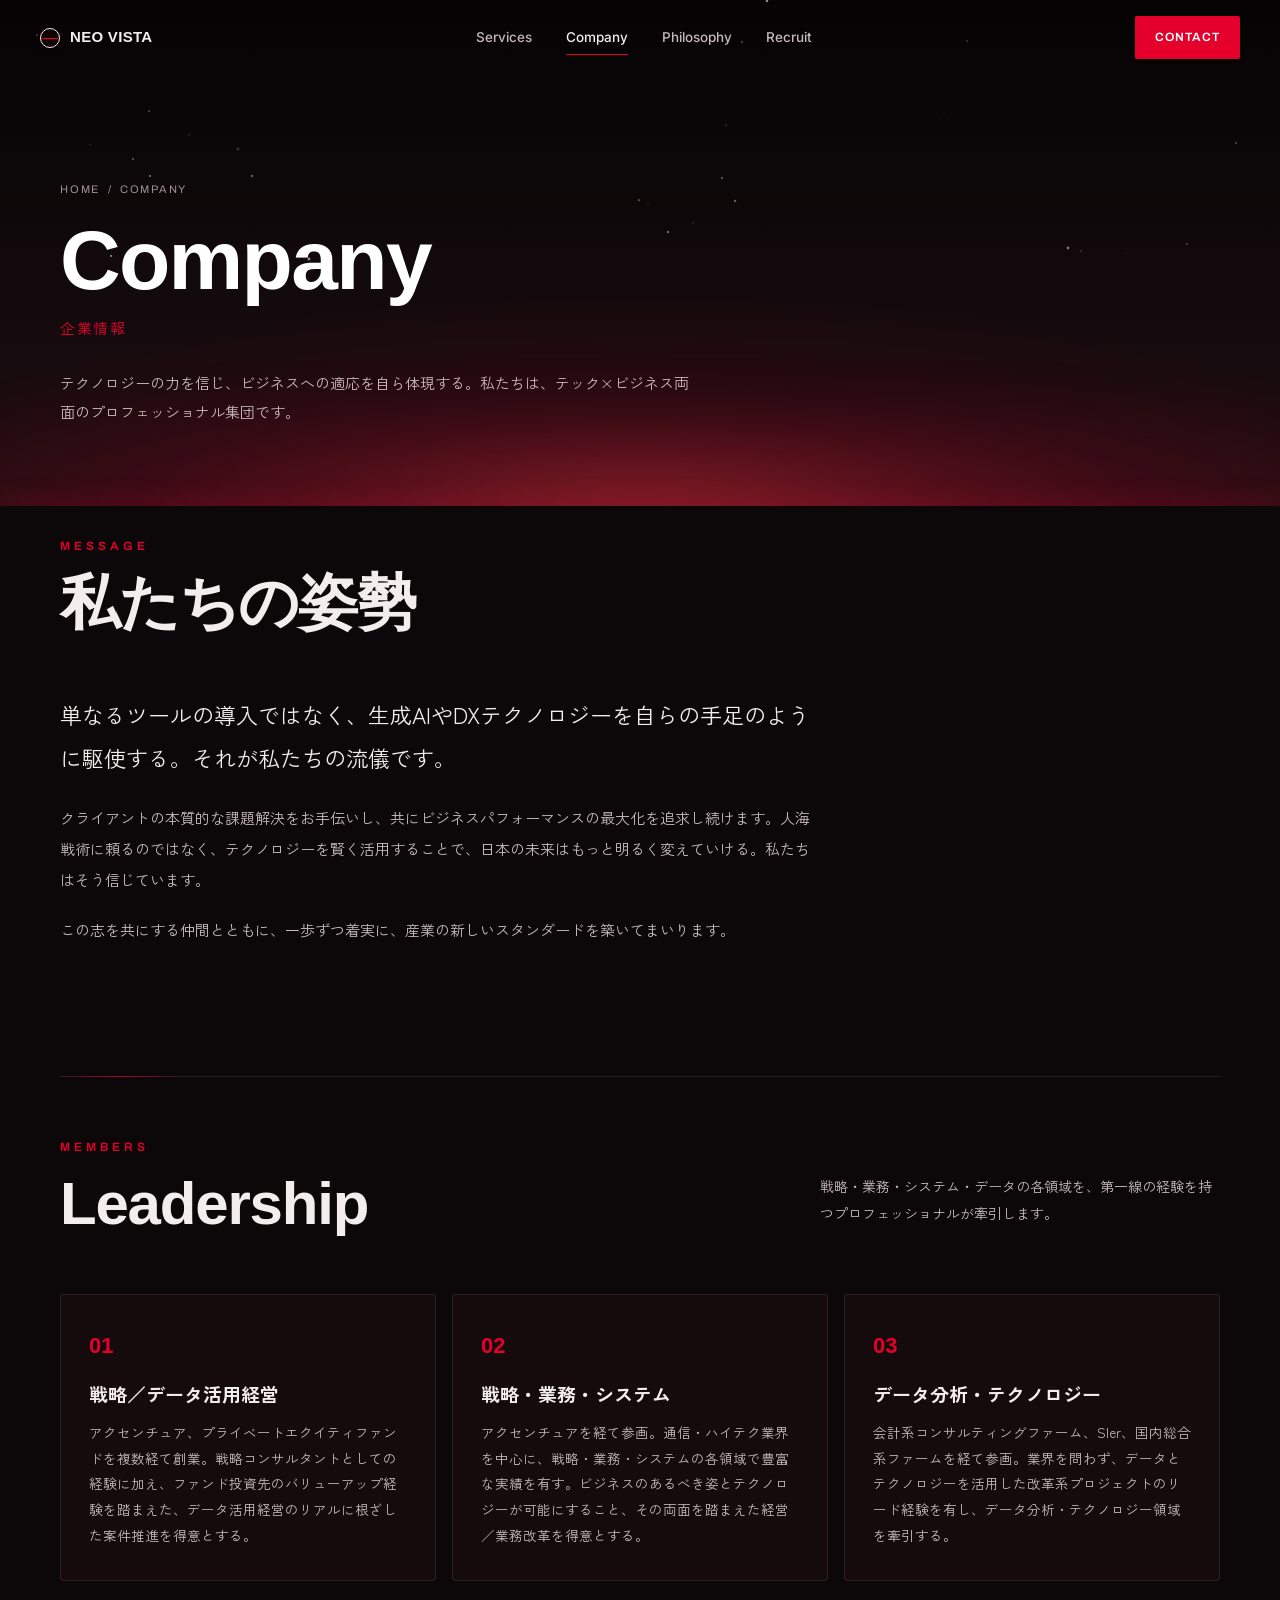
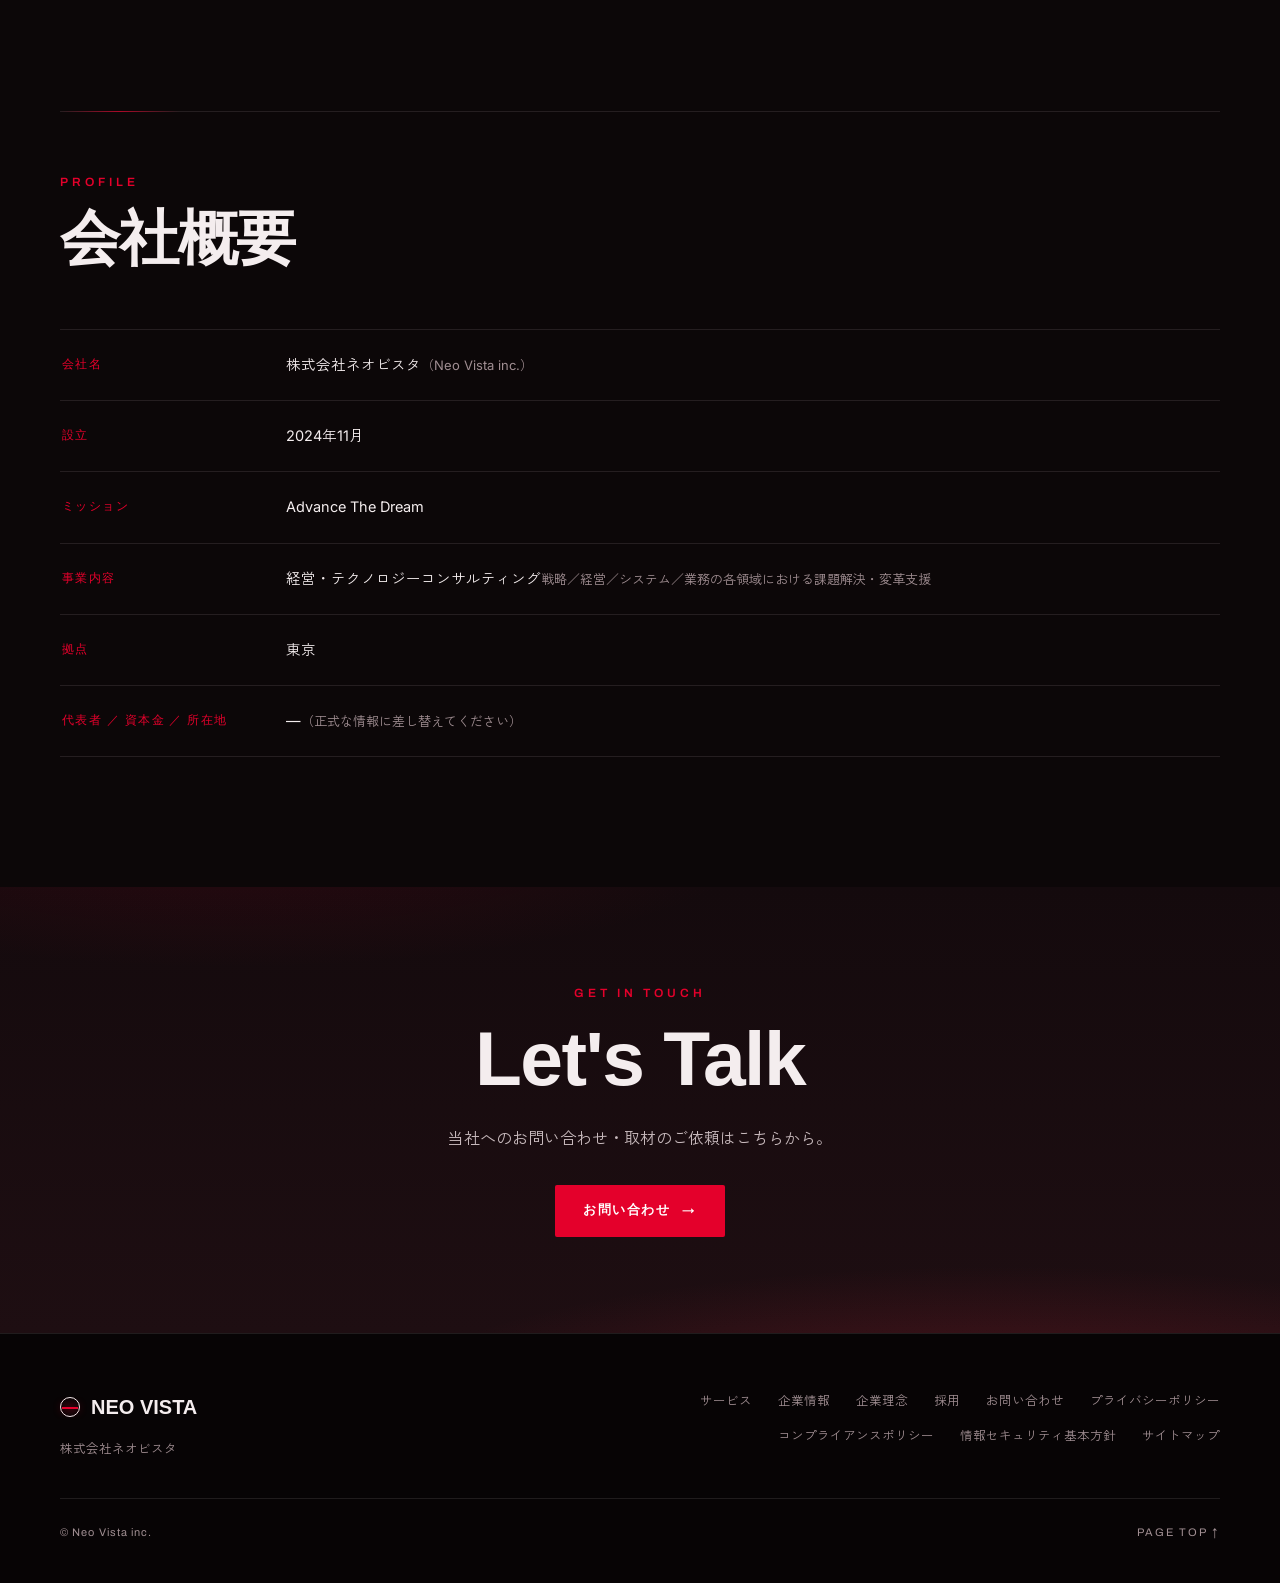
==== company.html @ 6077f55a "Add files via upload" ====
<!DOCTYPE html>
<html lang="ja">
<head>
<meta charset="UTF-8">
<meta name="viewport" content="width=device-width, initial-scale=1.0, viewport-fit=cover">
<title>企業情報 ｜ 株式会社ネオビスタ</title>
<meta name="description" content="株式会社ネオビスタの企業情報。経営とテクノロジーを融合し、産業の新しいスタンダードを築くプロフェッショナル集団です。">
<link rel="preconnect" href="https://fonts.googleapis.com">
<link rel="preconnect" href="https://fonts.gstatic.com" crossorigin>
<link href="https://fonts.googleapis.com/css2?family=Archivo+Expanded:wght@600;700;800&family=Archivo:wght@400;500;600&family=Inter:wght@400;500&family=Zen+Kaku+Gothic+New:wght@400;500;700&display=swap" rel="stylesheet">
<link rel="stylesheet" href="styles.css">
</head>
<body id="top">

<header class="site-header">
  <a class="logo" href="index.html"><span class="mark"></span>NEO&nbsp;VISTA</a>
  <nav class="nav-desktop">
    <a href="services.html">Services</a>
    <a href="company.html" class="current">Company</a>
    <a href="philosophy.html">Philosophy</a>
    <a href="recruit.html">Recruit</a>
  </nav>
  <a class="nav-cta" href="contact.html">Contact</a>
  <button class="burger" aria-label="メニューを開く"><span></span><span></span><span></span></button>
</header>
<nav class="menu" id="menu">
  <a class="m-link" href="services.html"><span class="en">Services</span><span class="jp">サービス</span></a>
  <a class="m-link current" href="company.html"><span class="en">Company</span><span class="jp">企業情報</span></a>
  <a class="m-link" href="philosophy.html"><span class="en">Philosophy</span><span class="jp">企業理念</span></a>
  <a class="m-link" href="recruit.html"><span class="en">Recruit</span><span class="jp">採用</span></a>
  <div class="m-foot">
    <a class="m-cta" href="contact.html">お問い合わせ</a>
    <a class="m-cta ghost" href="contact.html">カジュアル面談を申し込む</a>
  </div>
</nav>

<section class="page-hero">
  <div class="vista"><div class="sky"></div><div class="hline"></div><div class="aurora"></div><div class="stars" data-n="26"></div></div>
  <div class="wrap inner">
    <div class="crumb"><a href="index.html">Home</a> &nbsp;/&nbsp; Company</div>
    <h1 class="disp">Company</h1>
    <div class="jp-title">企業情報</div>
    <p class="lead jp">テクノロジーの力を信じ、ビジネスへの適応を自ら体現する。私たちは、テック×ビジネス両面のプロフェッショナル集団です。</p>
  </div>
</section>

<!-- MESSAGE -->
<section class="block" style="padding-top:30px">
  <div class="wrap">
    <div class="sec-head reveal">
      <div class="l"><div class="eyebrow k">Message</div><h2 class="disp">私たちの姿勢</h2></div>
    </div>
    <div class="reveal" style="max-width:760px">
      <p class="jp" style="font-size:clamp(17px,2.2vw,22px);line-height:1.95;color:var(--mist);margin-bottom:24px">単なるツールの導入ではなく、生成AIやDXテクノロジーを自らの手足のように駆使する。それが私たちの流儀です。</p>
      <p class="jp" style="font-size:15px;line-height:2.05;color:var(--slate-2);margin-bottom:20px">クライアントの本質的な課題解決をお手伝いし、共にビジネスパフォーマンスの最大化を追求し続けます。人海戦術に頼るのではなく、テクノロジーを賢く活用することで、日本の未来はもっと明るく変えていける。私たちはそう信じています。</p>
      <p class="jp" style="font-size:15px;line-height:2.05;color:var(--slate-2)">この志を共にする仲間とともに、一歩ずつ着実に、産業の新しいスタンダードを築いてまいります。</p>
    </div>
  </div>
</section>

<!-- LEADERSHIP -->
<section class="block" style="padding-top:0">
  <div class="wrap">
    <div class="rule reveal" style="margin-bottom:60px"></div>
    <div class="sec-head reveal">
      <div class="l"><div class="eyebrow k">Members</div><h2 class="disp">Leadership</h2></div>
      <p class="r jp">戦略・業務・システム・データの各領域を、第一線の経験を持つプロフェッショナルが牽引します。</p>
    </div>
    <div class="cards c3">
      <div class="card reveal">
        <div class="num">01</div>
        <h3 class="jp">戦略／データ活用経営</h3>
        <p class="jp">アクセンチュア、プライベートエクイティファンドを複数経て創業。戦略コンサルタントとしての経験に加え、ファンド投資先のバリューアップ経験を踏まえた、データ活用経営のリアルに根ざした案件推進を得意とする。</p>
      </div>
      <div class="card reveal">
        <div class="num">02</div>
        <h3 class="jp">戦略・業務・システム</h3>
        <p class="jp">アクセンチュアを経て参画。通信・ハイテク業界を中心に、戦略・業務・システムの各領域で豊富な実績を有す。ビジネスのあるべき姿とテクノロジーが可能にすること、その両面を踏まえた経営／業務改革を得意とする。</p>
      </div>
      <div class="card reveal">
        <div class="num">03</div>
        <h3 class="jp">データ分析・テクノロジー</h3>
        <p class="jp">会計系コンサルティングファーム、SIer、国内総合系ファームを経て参画。業界を問わず、データとテクノロジーを活用した改革系プロジェクトのリード経験を有し、データ分析・テクノロジー領域を牽引する。</p>
      </div>
    </div>
  </div>
</section>

<!-- PROFILE -->
<section class="block" style="padding-top:0">
  <div class="wrap">
    <div class="rule reveal" style="margin-bottom:60px"></div>
    <div class="sec-head reveal">
      <div class="l"><div class="eyebrow k">Profile</div><h2 class="disp">会社概要</h2></div>
    </div>
    <dl class="profile reveal">
      <div class="row"><dt>会社名</dt><dd>株式会社ネオビスタ<span class="sub">（Neo Vista inc.）</span></dd></div>
      <div class="row"><dt>設立</dt><dd>2024年11月</dd></div>
      <div class="row"><dt>ミッション</dt><dd>Advance The Dream</dd></div>
      <div class="row"><dt>事業内容</dt><dd>経営・テクノロジーコンサルティング<span class="sub">戦略／経営／システム／業務の各領域における課題解決・変革支援</span></dd></div>
      <div class="row"><dt>拠点</dt><dd>東京</dd></div>
      <div class="row"><dt>代表者 ／ 資本金 ／ 所在地</dt><dd>―<span class="sub">（正式な情報に差し替えてください）</span></dd></div>
    </dl>
  </div>
</section>

<section class="band" style="padding-top:96px;padding-bottom:96px;text-align:center">
  <div class="glow"></div>
  <div class="wrap inner">
    <div class="eyebrow reveal" style="margin-bottom:16px">Get in touch</div>
    <h2 class="disp reveal">Let's&nbsp;Talk</h2>
    <p class="jp reveal" style="color:var(--slate-2);margin-bottom:34px">当社へのお問い合わせ・取材のご依頼はこちらから。</p>
    <div class="btns reveal" style="justify-content:center"><a class="btn" href="contact.html">お問い合わせ <span class="arw">→</span></a></div>
  </div>
</section>

<footer class="site-footer">
  <div class="wrap">
    <div class="foot-top">
      <div><div class="foot-logo"><span class="logo"><span class="mark"></span></span>NEO&nbsp;VISTA</div><p class="foot-name jp">株式会社ネオビスタ</p></div>
      <div class="foot-cols">
        <a href="services.html">サービス</a><a href="company.html">企業情報</a><a href="philosophy.html">企業理念</a><a href="recruit.html">採用</a><a href="contact.html">お問い合わせ</a>
        <a href="#">プライバシーポリシー</a><a href="#">コンプライアンスポリシー</a><a href="#">情報セキュリティ基本方針</a><a href="#">サイトマップ</a>
      </div>
    </div>
    <div class="foot-bottom"><small>© Neo Vista inc.</small><a class="top" href="#top">Page Top ↑</a></div>
  </div>
</footer>

<script src="app.js"></script>
</body>
</html>
---- styles.css ----
/* =========================================================
   NEO VISTA — shared design system  (red corporate, responsive)
   ========================================================= */
:root{
  --ink:#0C0708;      /* near-black, faint red-warm undertone */
  --ink-2:#150A0C;    /* panel */
  --ink-3:#1F0E12;    /* raised panel */
  --line:rgba(255,236,238,.10);
  --line-2:rgba(255,236,238,.18);
  --mist:#F4EDEE;     /* primary text */
  --slate:#A08E92;    /* secondary text */
  --slate-2:#C7B9BC;  /* brighter secondary */
  --red:#E4002B;      /* brand red */
  --red-hot:#FF2E43;  /* glow / highlight */
  --red-deep:#9E0020; /* deep crimson */
  --maxw:1240px;
  --safe-b:env(safe-area-inset-bottom,0px);
}
*{margin:0;padding:0;box-sizing:border-box;-webkit-tap-highlight-color:transparent}
html{scroll-behavior:smooth}
body{
  background:var(--ink);color:var(--mist);
  font-family:"Inter","Zen Kaku Gothic New",sans-serif;line-height:1.75;
  -webkit-font-smoothing:antialiased;overflow-x:hidden;
}
a{color:inherit;text-decoration:none}
img{display:block;max-width:100%}
::selection{background:rgba(228,0,43,.30);color:#fff}
.jp{font-family:"Zen Kaku Gothic New",sans-serif}
.disp{font-family:"Archivo Expanded","Archivo",sans-serif;letter-spacing:-.01em;line-height:1}
.wrap{max-width:var(--maxw);margin:0 auto;padding:0 clamp(20px,5vw,40px)}
.eyebrow{font-family:"Archivo",sans-serif;font-size:11px;font-weight:600;letter-spacing:.3em;
  text-transform:uppercase;color:var(--red)}
@media(min-width:700px){.eyebrow{font-size:12px;letter-spacing:.34em}}

/* ---------- HEADER / NAV ---------- */
.site-header{position:fixed;top:0;left:0;right:0;z-index:100;display:flex;align-items:center;
  justify-content:space-between;padding:16px clamp(20px,5vw,40px);
  transition:background .4s,border-color .4s,padding .4s;border-bottom:1px solid transparent}
.site-header.scrolled{background:rgba(12,7,8,.78);backdrop-filter:blur(14px);
  border-bottom:1px solid var(--line);padding-top:12px;padding-bottom:12px}
.logo{display:flex;align-items:center;gap:10px;font-family:"Archivo Expanded",sans-serif;
  font-weight:700;font-size:15px;letter-spacing:.02em;z-index:2}
.logo .mark{width:20px;height:20px;position:relative;flex:0 0 auto}
.logo .mark::before{content:"";position:absolute;inset:0;border:1.5px solid var(--mist);border-radius:50%}
.logo .mark::after{content:"";position:absolute;left:2px;right:2px;top:50%;height:1.5px;
  background:var(--red);box-shadow:0 0 10px var(--red)}
.nav-desktop{display:none;align-items:center;gap:34px}
.nav-desktop a{font-size:13.5px;font-weight:500;color:var(--slate-2);transition:color .25s;position:relative}
.nav-desktop a::after{content:"";position:absolute;left:0;right:100%;bottom:-6px;height:1px;
  background:var(--red);transition:right .3s}
.nav-desktop a:hover{color:var(--mist)}
.nav-desktop a:hover::after,.nav-desktop a.current::after{right:0}
.nav-desktop a.current{color:var(--mist)}
.nav-cta{display:none;font-family:"Archivo",sans-serif;font-size:12px;font-weight:600;letter-spacing:.08em;
  text-transform:uppercase;color:#fff;background:var(--red);padding:11px 20px;border-radius:2px;
  transition:transform .25s,box-shadow .25s}
@media(min-width:900px){.nav-cta{display:inline-flex}}
.nav-cta:hover{transform:translateY(-2px);box-shadow:0 10px 30px rgba(228,0,43,.4)}
.burger{width:40px;height:40px;border:1px solid var(--line-2);border-radius:3px;
  background:rgba(255,255,255,.02);position:relative;cursor:pointer;z-index:2}
.burger span{position:absolute;left:11px;right:11px;height:1.5px;background:var(--mist);transition:.32s}
.burger span:nth-child(1){top:15px}.burger span:nth-child(2){top:20px}.burger span:nth-child(3){top:25px}
body.menu-open .burger span:nth-child(1){top:20px;transform:rotate(45deg)}
body.menu-open .burger span:nth-child(2){opacity:0}
body.menu-open .burger span:nth-child(3){top:20px;transform:rotate(-45deg)}
@media(min-width:900px){.nav-desktop{display:flex}.burger{display:none}}

/* ---------- FULLSCREEN MOBILE MENU ---------- */
.menu{position:fixed;inset:0;z-index:90;background:linear-gradient(180deg,#0A0507,#170B0E);
  padding:96px clamp(20px,5vw,40px) 40px;
  transform:translateY(-100%);transition:transform .5s cubic-bezier(.7,0,.2,1);
  display:flex;flex-direction:column}
.menu.open{transform:translateY(0)}
.menu a.m-link{display:flex;align-items:baseline;justify-content:space-between;padding:20px 2px;
  border-bottom:1px solid var(--line)}
.menu a.m-link .en{font-family:"Archivo Expanded",sans-serif;font-weight:700;font-size:26px}
.menu a.m-link .jp{font-size:12px;color:var(--slate)}
.menu a.m-link.current .en{color:var(--red)}
.menu .m-foot{margin-top:auto;display:flex;flex-direction:column;gap:12px;padding-top:24px}
.menu .m-cta{text-align:center;background:var(--red);color:#fff;font-family:"Archivo",sans-serif;
  font-weight:600;letter-spacing:.1em;text-transform:uppercase;font-size:12px;padding:15px;border-radius:2px}
.menu .m-cta.ghost{background:transparent;color:var(--mist);border:1px solid var(--line-2)}
@media(min-width:900px){.menu{display:none}}

/* ---------- VISTA / HORIZON (shared hero atmosphere) ---------- */
.vista{position:absolute;inset:0;z-index:0;overflow:hidden}
.vista .sky{position:absolute;inset:0;
  background:
    radial-gradient(120% 80% at 50% var(--hy,72%), rgba(255,46,67,.20) 0%, rgba(228,0,43,.09) 22%, rgba(12,7,8,0) 52%),
    linear-gradient(180deg,#060304 0%,#0C0708 34%,#140A0D 62%,#1E0E12 100%)}
.vista .aurora{position:absolute;left:50%;top:var(--hy,72%);transform:translate(-50%,-50%);
  width:160%;height:200px;background:radial-gradient(60% 100% at 50% 50%, rgba(255,46,67,.30),
  rgba(228,0,43,.10) 42%, transparent 72%);filter:blur(26px);animation:breathe 9s ease-in-out infinite}
@keyframes breathe{0%,100%{opacity:.7}50%{opacity:1}}
.vista .hline{position:absolute;left:0;right:0;top:var(--hy,72%);height:1px;
  background:linear-gradient(90deg,transparent,rgba(255,46,67,.85) 44%,#fff 50%,rgba(255,46,67,.85) 56%,transparent);
  box-shadow:0 0 22px 2px rgba(228,0,43,.5)}
.vista .floor{position:absolute;left:50%;top:var(--hy,72%);transform:translateX(-50%) perspective(320px) rotateX(75deg);
  transform-origin:top center;width:300%;height:70vh;
  background-image:
    repeating-linear-gradient(90deg, rgba(255,236,238,.08) 0 1px, transparent 1px 72px),
    repeating-linear-gradient(0deg, rgba(255,236,238,.07) 0 1px, transparent 1px 72px);
  -webkit-mask-image:linear-gradient(180deg,#000,rgba(0,0,0,.4) 46%,transparent 80%);
  mask-image:linear-gradient(180deg,#000,rgba(0,0,0,.4) 46%,transparent 80%);
  animation:drift 22s linear infinite}
@keyframes drift{from{background-position:0 0}to{background-position:0 72px}}
.vista .star{position:absolute;width:2px;height:2px;border-radius:50%;background:#fff}

/* ---------- HOME HERO ---------- */
.hero{position:relative;min-height:640px;height:100svh;display:flex;flex-direction:column;
  justify-content:center;overflow:hidden}
.hero .inner{position:relative;z-index:5;width:100%}
.hero .eyebrow{margin-bottom:22px;opacity:0;animation:rise .9s .15s forwards}
.hero h1{font-family:"Archivo Expanded",sans-serif;font-weight:800;
  font-size:clamp(46px,9vw,120px);line-height:.94;letter-spacing:-.02em;color:#fff}
.hero h1 span{display:block;overflow:hidden}
.hero h1 span i{display:block;font-style:normal;transform:translateY(105%);
  animation:reveal 1s forwards cubic-bezier(.16,.84,.28,1)}
.hero h1 span:nth-child(1) i{animation-delay:.18s}
.hero h1 span:nth-child(2) i{animation-delay:.3s;color:var(--red);text-shadow:0 0 60px rgba(228,0,43,.4)}
@keyframes reveal{to{transform:translateY(0)}}
.hero .sub{margin-top:26px;max-width:520px;font-size:15px;line-height:1.9;color:var(--slate-2);
  opacity:0;animation:rise 1s .7s forwards}
@keyframes rise{from{opacity:0;transform:translateY(20px)}to{opacity:1;transform:none}}
.scroll-cue{position:absolute;left:clamp(20px,5vw,40px);bottom:30px;z-index:6;display:flex;
  align-items:center;gap:11px;font-family:"Archivo",sans-serif;font-size:10.5px;letter-spacing:.26em;
  text-transform:uppercase;color:var(--slate);opacity:0;animation:rise 1s 1.1s forwards}
.scroll-cue .bar{width:46px;height:1px;background:var(--slate);position:relative;overflow:hidden}
.scroll-cue .bar::after{content:"";position:absolute;inset:0;background:var(--red);animation:scan 2.4s ease-in-out infinite}
@keyframes scan{0%{transform:translateX(-100%)}60%,100%{transform:translateX(100%)}}

/* ---------- INTERIOR PAGE HERO ---------- */
.page-hero{position:relative;overflow:hidden;padding:150px 0 70px;--hy:100%}
.page-hero .inner{position:relative;z-index:5}
.page-hero .crumb{font-family:"Archivo",sans-serif;font-size:11px;letter-spacing:.16em;
  text-transform:uppercase;color:var(--slate);margin-bottom:20px}
.page-hero .crumb a:hover{color:var(--red)}
.page-hero h1{font-family:"Archivo Expanded",sans-serif;font-weight:800;
  font-size:clamp(40px,7vw,84px);line-height:.98;letter-spacing:-.02em;color:#fff}
.page-hero .jp-title{margin-top:14px;font-size:15px;letter-spacing:.1em;color:var(--red)}
.page-hero .lead{margin-top:26px;max-width:640px;font-size:15px;line-height:1.95;color:var(--slate-2)}
@media(min-width:700px){.page-hero{padding:180px 0 80px}}

/* ---------- SECTION SHELL ---------- */
section.block{position:relative;padding:80px 0}
@media(min-width:700px){section.block{padding:130px 0}}
.sec-head{margin-bottom:44px}
@media(min-width:800px){.sec-head{display:flex;align-items:flex-end;justify-content:space-between;
  gap:40px;margin-bottom:60px}}
.sec-head .k{margin-bottom:16px}
.sec-head h2{font-family:"Archivo Expanded",sans-serif;font-weight:700;
  font-size:clamp(32px,5vw,60px);line-height:1;letter-spacing:-.02em}
.sec-head .r{max-width:400px;font-size:14px;color:var(--slate-2);line-height:1.9;margin-top:18px}
@media(min-width:800px){.sec-head .r{margin-top:0;padding-bottom:8px}}
.rule{height:1px;background:var(--line);position:relative;overflow:hidden}
.rule::after{content:"";position:absolute;left:0;top:0;height:100%;width:120px;
  background:linear-gradient(90deg,transparent,var(--red),transparent);opacity:.7}

/* ---------- BUTTONS ---------- */
.btn{display:inline-flex;align-items:center;gap:12px;font-family:"Archivo",sans-serif;font-weight:600;
  font-size:12.5px;letter-spacing:.12em;text-transform:uppercase;color:#fff;background:var(--red);
  padding:15px 28px;border-radius:2px;transition:transform .3s,box-shadow .3s,background .3s;cursor:pointer}
.btn:hover{transform:translateY(-3px);box-shadow:0 16px 40px rgba(228,0,43,.35);background:var(--red-hot)}
.btn .arw{transition:transform .3s}
.btn:hover .arw{transform:translateX(5px)}
.btn.ghost{background:transparent;color:var(--mist);border:1px solid var(--line-2)}
.btn.ghost:hover{border-color:var(--red);color:var(--red);background:transparent;box-shadow:none}

/* ---------- SERVICE CARDS (home) ---------- */
.svc-grid{display:grid;grid-template-columns:1fr;gap:1px;background:var(--line);
  border:1px solid var(--line);border-radius:4px;overflow:hidden}
@media(min-width:640px){.svc-grid{grid-template-columns:1fr 1fr}}
.svc-card{background:var(--ink-2);padding:34px 30px;position:relative;transition:background .35s;display:block}
.svc-card:hover{background:var(--ink-3)}
.svc-card .idx{font-family:"Archivo",sans-serif;font-size:12px;font-weight:600;color:var(--slate);letter-spacing:.1em}
.svc-card .en{font-family:"Archivo Expanded",sans-serif;font-weight:700;font-size:26px;
  margin:10px 0 2px;transition:color .3s}
.svc-card:hover .en{color:var(--red)}
.svc-card .jp{font-size:12.5px;color:var(--slate);letter-spacing:.06em}
.svc-card p{font-size:13px;color:var(--slate-2);line-height:1.85;margin-top:16px}
.svc-card .go{margin-top:20px;font-family:"Archivo",sans-serif;font-size:11px;letter-spacing:.14em;
  text-transform:uppercase;color:var(--red);display:inline-flex;gap:8px;align-items:center}
.svc-card .go .arw{transition:transform .3s}
.svc-card:hover .go .arw{transform:translateX(5px)}

/* ---------- SERVICE SECTIONS (services page) ---------- */
.svc-full{border-top:1px solid var(--line);padding:56px 0}
.svc-full:first-of-type{border-top:0}
.svc-full .head{display:flex;align-items:baseline;gap:18px;margin-bottom:8px}
.svc-full .head .idx{font-family:"Archivo",sans-serif;font-size:13px;font-weight:600;color:var(--red);letter-spacing:.1em}
.svc-full .head .en{font-family:"Archivo Expanded",sans-serif;font-weight:700;font-size:clamp(30px,4.5vw,48px);letter-spacing:-.01em}
.svc-full .head .jp{font-size:14px;color:var(--slate);margin-left:2px}
.svc-full .grid{display:grid;grid-template-columns:1fr;gap:30px;margin-top:28px}
@media(min-width:820px){.svc-full .grid{grid-template-columns:0.9fr 1.1fr;gap:48px}}
.caps{display:flex;flex-wrap:wrap;gap:9px;align-content:flex-start}
.caps span{font-size:13px;color:var(--slate-2);border:1px solid var(--line-2);border-radius:100px;
  padding:7px 15px;background:rgba(255,255,255,.02);transition:border-color .3s,color .3s}
.caps span:hover{border-color:var(--red);color:var(--mist)}
.case{border-left:2px solid var(--red);padding-left:22px}
.case .tag{font-family:"Archivo",sans-serif;font-size:11px;letter-spacing:.2em;text-transform:uppercase;
  color:var(--red);margin-bottom:12px}
.case .client{font-size:13px;color:var(--slate);margin-bottom:6px}
.case h3{font-family:"Zen Kaku Gothic New",sans-serif;font-weight:700;font-size:21px;line-height:1.45;
  margin-bottom:14px;color:#fff}
.case p{font-size:14px;color:var(--slate-2);line-height:1.95}

/* ---------- FEATURE / VALUE CARDS ---------- */
.cards{display:grid;grid-template-columns:1fr;gap:16px}
@media(min-width:700px){.cards.c3{grid-template-columns:repeat(3,1fr)}.cards.c2{grid-template-columns:1fr 1fr}}
.card{border:1px solid var(--line);border-radius:4px;padding:32px 28px;background:var(--ink-2);
  position:relative;overflow:hidden;transition:border-color .35s,transform .35s}
.card:hover{border-color:var(--line-2);transform:translateY(-4px)}
.card .num{font-family:"Archivo Expanded",sans-serif;font-weight:700;font-size:22px;color:var(--red);margin-bottom:14px}
.card h3{font-family:"Zen Kaku Gothic New",sans-serif;font-weight:700;font-size:19px;margin-bottom:12px;line-height:1.5}
.card p{font-size:13.5px;color:var(--slate-2);line-height:1.9}

/* ---------- PROFILE TABLE ---------- */
.profile{border-top:1px solid var(--line)}
.profile .row{display:grid;grid-template-columns:1fr;gap:2px;padding:20px 2px;border-bottom:1px solid var(--line)}
@media(min-width:640px){.profile .row{grid-template-columns:200px 1fr;gap:24px;padding:22px 2px}}
.profile .row dt{font-family:"Archivo",sans-serif;font-size:12px;letter-spacing:.12em;text-transform:uppercase;
  color:var(--red);padding-top:2px}
.profile .row dd{font-size:14.5px;color:var(--mist);line-height:1.8}
.profile .row dd .sub{color:var(--slate);font-size:13px}

/* ---------- LADDER (recruit) ---------- */
.ladder{border-top:1px solid var(--line)}
.ladder .step{display:flex;align-items:center;gap:18px;padding:18px 2px;border-bottom:1px solid var(--line);
  transition:padding-left .3s}
.ladder .step:hover{padding-left:12px}
.ladder .step .bar{flex:0 0 auto;width:6px;border-radius:3px;background:linear-gradient(180deg,var(--red),var(--red-deep))}
.ladder .step .tt{flex:1}
.ladder .step .role{font-family:"Zen Kaku Gothic New",sans-serif;font-weight:700;font-size:17px}
.ladder .step .en{font-family:"Archivo",sans-serif;font-size:11px;letter-spacing:.14em;text-transform:uppercase;color:var(--slate);margin-top:2px}
.ladder .step .pay{font-family:"Archivo Expanded",sans-serif;font-weight:700;font-size:15px;color:var(--mist);white-space:nowrap}
.ladder .step .pay .u{font-size:11px;color:var(--slate);font-family:"Inter",sans-serif;font-weight:400}

/* ---------- NEWS ---------- */
.news-item{display:block;border-top:1px solid var(--line);padding:24px 0;transition:padding-left .3s}
.news-item:last-child{border-bottom:1px solid var(--line)}
.news-item .date{font-family:"Archivo",sans-serif;font-size:12px;letter-spacing:.12em;color:var(--red);margin-bottom:9px}
.news-item h3{font-size:16px;font-weight:500;line-height:1.6;color:var(--mist);display:flex;
  justify-content:space-between;gap:18px;align-items:baseline;transition:color .3s}
.news-item h3 .arw{color:var(--slate);transition:transform .3s,color .3s;flex:0 0 auto}
.news-item:hover{padding-left:12px}
.news-item:hover h3{color:var(--red)}
.news-item:hover h3 .arw{transform:translateX(6px);color:var(--red)}
.news-item p{font-size:13px;color:var(--slate);margin-top:9px;line-height:1.8}

/* ---------- RECRUIT / CTA BANDS ---------- */
.band{position:relative;overflow:hidden;padding:110px 0}
.band .glow{position:absolute;inset:0;z-index:0;
  background:radial-gradient(90% 60% at 78% 118%, rgba(255,46,67,.22), transparent 55%),
  radial-gradient(70% 50% at 18% -12%, rgba(158,0,32,.16), transparent 60%),
  linear-gradient(180deg,#140A0D,#1E0E12)}
.band .rline{position:absolute;left:0;right:0;bottom:26%;height:1px;
  background:linear-gradient(90deg,transparent,rgba(255,46,67,.5),transparent);z-index:1}
.band .inner{position:relative;z-index:2}
.band h2{font-family:"Archivo Expanded",sans-serif;font-weight:800;font-size:clamp(38px,6vw,84px);
  line-height:1;letter-spacing:-.02em;margin:16px 0 26px}
.band .lead{font-family:"Zen Kaku Gothic New",sans-serif;font-weight:500;font-size:clamp(19px,2.4vw,28px);
  line-height:1.7;max-width:640px;margin-bottom:36px}
.band .btns{display:flex;flex-wrap:wrap;gap:14px}

/* ---------- CONTACT FORM ---------- */
.form{display:grid;grid-template-columns:1fr;gap:20px;max-width:640px}
.field label{display:block;font-family:"Archivo",sans-serif;font-size:11px;letter-spacing:.14em;
  text-transform:uppercase;color:var(--slate);margin-bottom:9px}
.field input,.field textarea,.field select{width:100%;background:var(--ink-2);border:1px solid var(--line-2);
  border-radius:3px;color:var(--mist);padding:14px 16px;font-family:inherit;font-size:15px;transition:border-color .25s}
.field input:focus,.field textarea:focus,.field select:focus{outline:none;border-color:var(--red)}
.field textarea{min-height:140px;resize:vertical}
.form .row2{display:grid;grid-template-columns:1fr;gap:20px}
@media(min-width:600px){.form .row2{grid-template-columns:1fr 1fr}}

/* ---------- FOOTER ---------- */
.site-footer{border-top:1px solid var(--line);padding:56px 0 40px;background:#070405}
.foot-top{display:flex;flex-direction:column;gap:30px;margin-bottom:40px}
@media(min-width:800px){.foot-top{flex-direction:row;justify-content:space-between;align-items:flex-start}}
.foot-logo{font-family:"Archivo Expanded",sans-serif;font-weight:700;font-size:20px;display:flex;align-items:center;gap:11px}
.foot-name{color:var(--slate);font-size:12.5px;margin-top:12px}
.foot-cols{display:flex;flex-wrap:wrap;gap:14px 26px;max-width:560px}
@media(min-width:800px){.foot-cols{justify-content:flex-end}}
.foot-cols a{font-size:12.5px;color:var(--slate);transition:color .25s}
.foot-cols a:hover{color:var(--mist)}
.foot-bottom{display:flex;justify-content:space-between;align-items:center;padding-top:24px;border-top:1px solid var(--line)}
.foot-bottom small{font-family:"Archivo",sans-serif;font-size:11px;letter-spacing:.1em;color:var(--slate)}
.foot-bottom .top{font-family:"Archivo",sans-serif;font-size:11px;letter-spacing:.18em;text-transform:uppercase;color:var(--slate)}
.foot-bottom .top:hover{color:var(--red)}

/* ---------- reveal ---------- */
.reveal{opacity:0;transform:translateY(26px);
  transition:opacity .8s cubic-bezier(.2,.7,.2,1),transform .8s cubic-bezier(.2,.7,.2,1)}
.reveal.in{opacity:1;transform:none}
@media (prefers-reduced-motion:reduce){
  *{animation:none!important;transition:none!important}
  .reveal{opacity:1;transform:none}
  .hero h1 span i{transform:none}
}
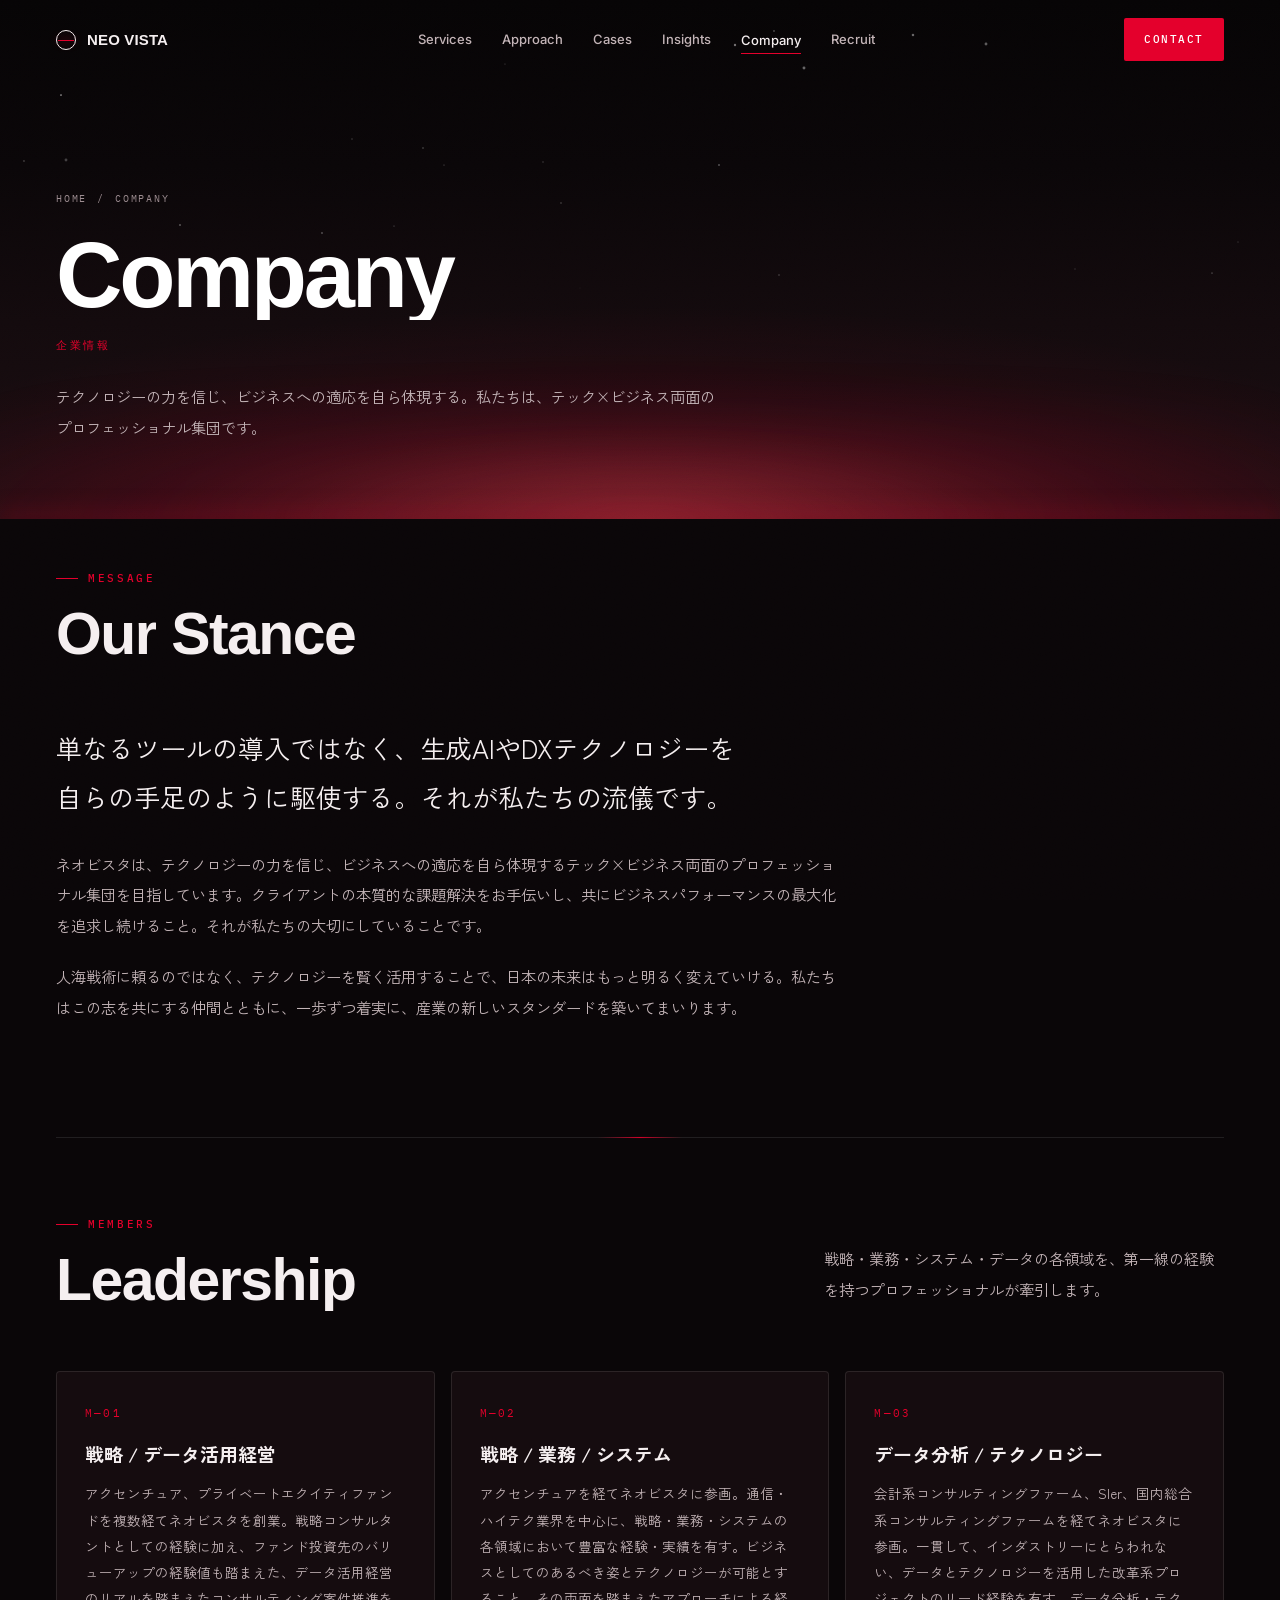
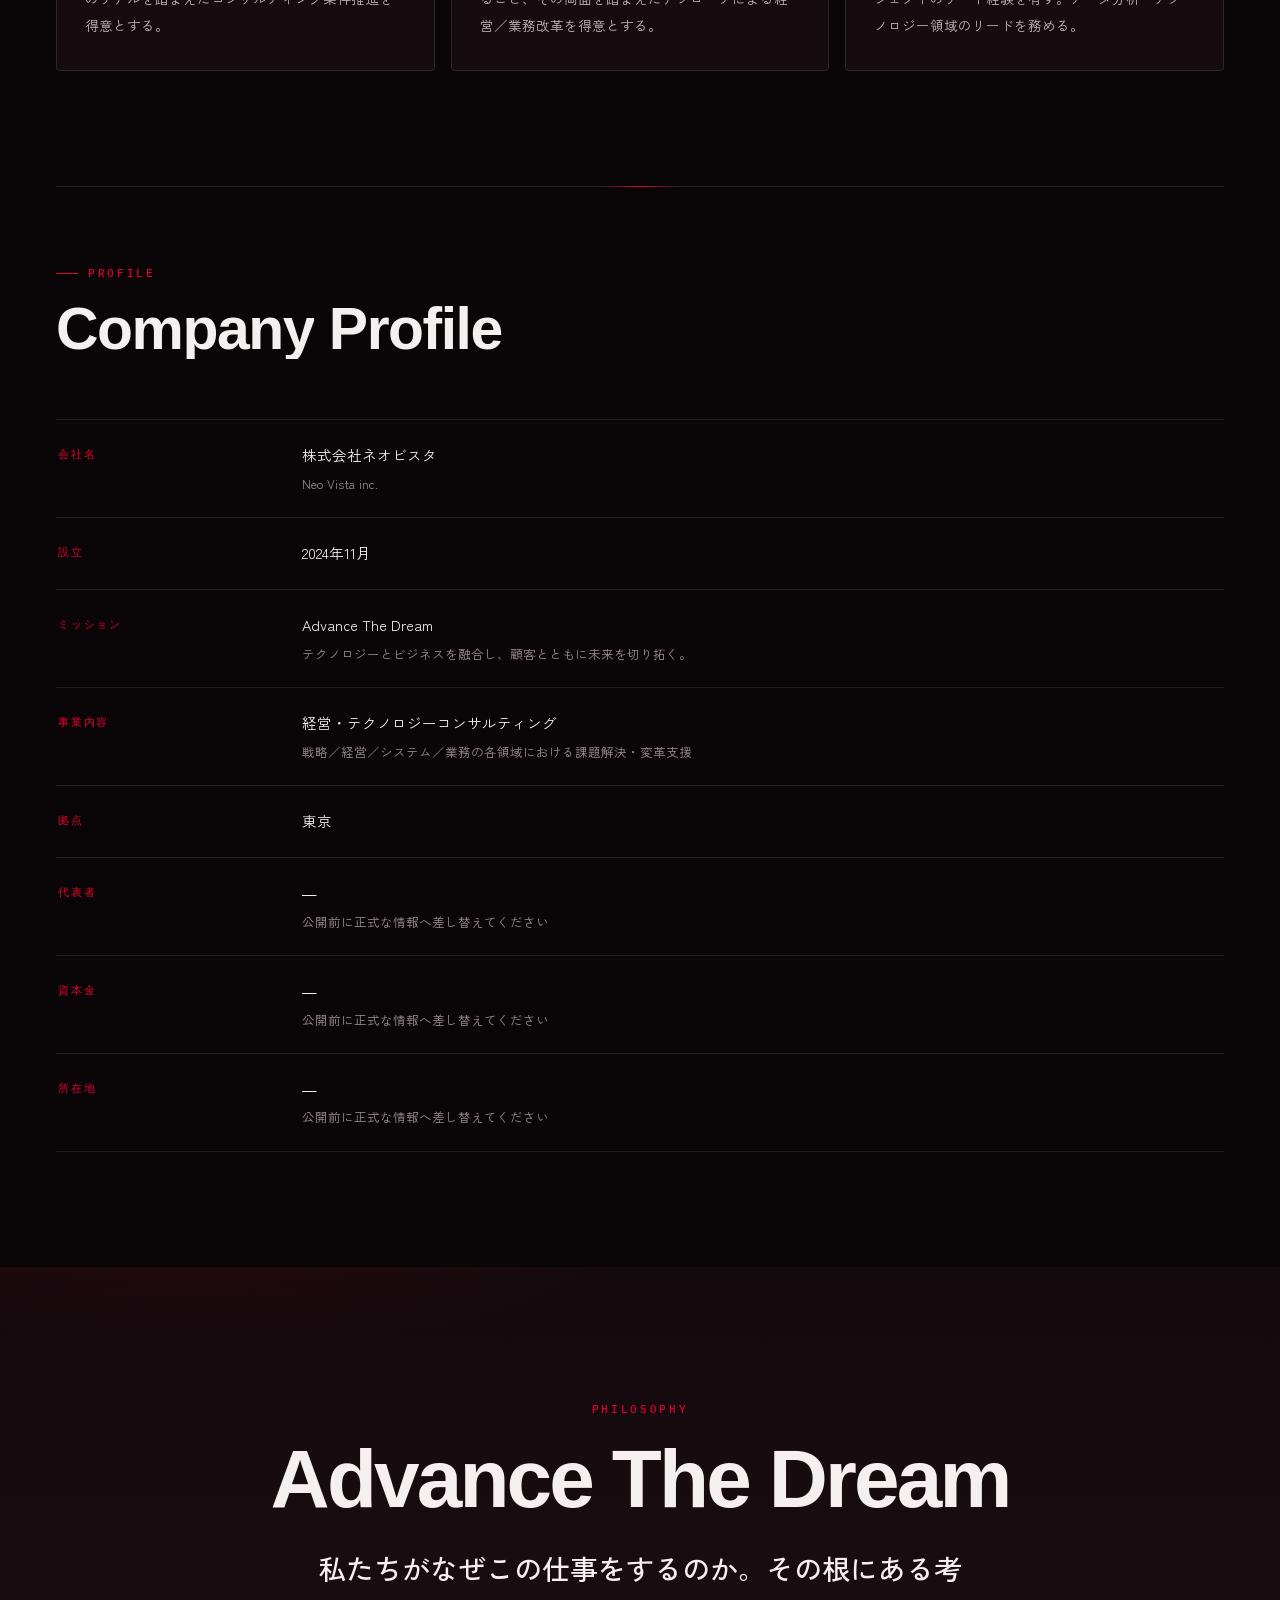
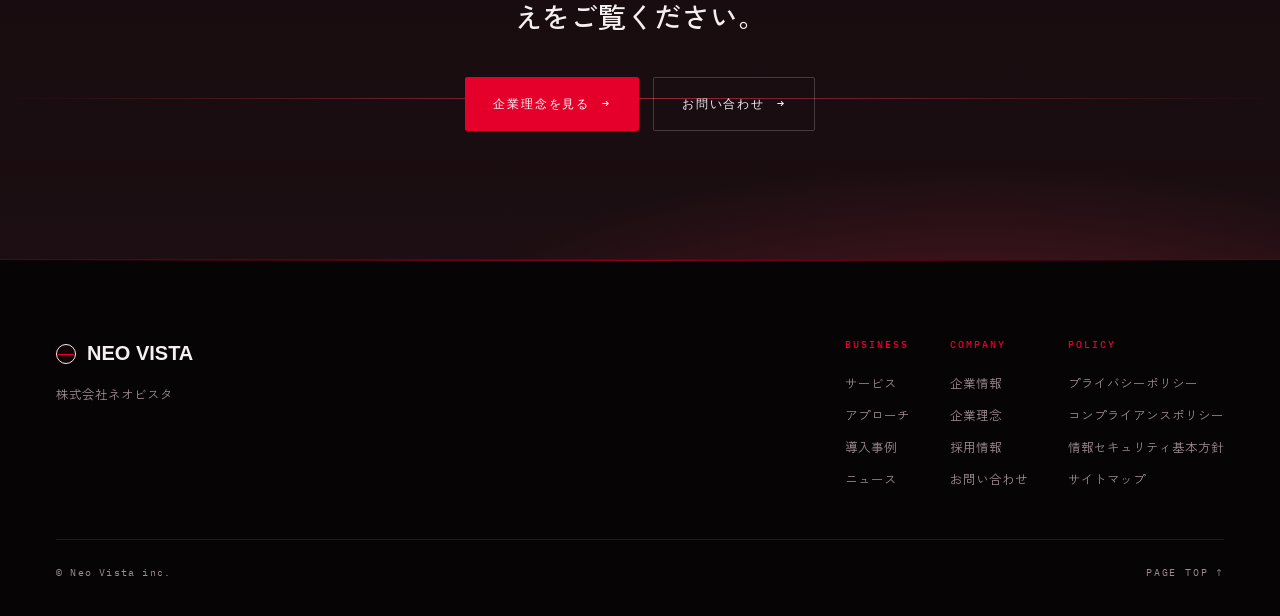
==== commit 1f900da1: "Add files via upload" ====
--- a/company.html
+++ b/company.html
@@ -5,128 +5,191 @@
 <meta name="viewport" content="width=device-width, initial-scale=1.0, viewport-fit=cover">
 <title>企業情報 ｜ 株式会社ネオビスタ</title>
 <meta name="description" content="株式会社ネオビスタの企業情報。経営とテクノロジーを融合し、産業の新しいスタンダードを築くプロフェッショナル集団です。">
+<meta property="og:site_name" content="株式会社ネオビスタ">
+<meta property="og:title" content="企業情報 ｜ 株式会社ネオビスタ">
+<meta property="og:type" content="website">
+<meta name="theme-color" content="#0A0608">
 <link rel="preconnect" href="https://fonts.googleapis.com">
 <link rel="preconnect" href="https://fonts.gstatic.com" crossorigin>
-<link href="https://fonts.googleapis.com/css2?family=Archivo+Expanded:wght@600;700;800&family=Archivo:wght@400;500;600&family=Inter:wght@400;500&family=Zen+Kaku+Gothic+New:wght@400;500;700&display=swap" rel="stylesheet">
+<link href="https://fonts.googleapis.com/css2?family=Archivo+Expanded:wght@700;800&family=IBM+Plex+Mono:wght@400;500&family=Inter:wght@400;500&family=Zen+Kaku+Gothic+New:wght@400;500;700&display=swap" rel="stylesheet">
 <link rel="stylesheet" href="styles.css">
 </head>
 <body id="top">
 
-<header class="site-header">
-  <a class="logo" href="index.html"><span class="mark"></span>NEO&nbsp;VISTA</a>
-  <nav class="nav-desktop">
+<div class="grain"></div>
+<div class="tx enter"></div>
+<div class="progress"></div>
+
+<header class="hd">
+  <a class="brand" href="index.html"><span class="mk"></span>NEO&nbsp;VISTA</a>
+  <nav class="nav">
     <a href="services.html">Services</a>
-    <a href="company.html" class="current">Company</a>
-    <a href="philosophy.html">Philosophy</a>
+    <a href="approach.html">Approach</a>
+    <a href="cases.html">Cases</a>
+    <a href="insights.html">Insights</a>
+    <span class="drop">
+      <a href="company.html" class="on">Company</a>
+      <div class="drop-panel"><ul>
+        <li><a href="company.html">企業情報</a></li>
+        <li><a href="philosophy.html">企業理念</a></li>
+      </ul></div>
+    </span>
     <a href="recruit.html">Recruit</a>
   </nav>
-  <a class="nav-cta" href="contact.html">Contact</a>
-  <button class="burger" aria-label="メニューを開く"><span></span><span></span><span></span></button>
+  <a class="hd-cta" href="contact.html">Contact</a>
+  <button class="burger" aria-label="メニューを開く" aria-expanded="false"><i></i><i></i><i></i></button>
 </header>
+
 <nav class="menu" id="menu">
-  <a class="m-link" href="services.html"><span class="en">Services</span><span class="jp">サービス</span></a>
-  <a class="m-link current" href="company.html"><span class="en">Company</span><span class="jp">企業情報</span></a>
-  <a class="m-link" href="philosophy.html"><span class="en">Philosophy</span><span class="jp">企業理念</span></a>
-  <a class="m-link" href="recruit.html"><span class="en">Recruit</span><span class="jp">採用</span></a>
+  <div class="m-hz"></div>
+  <a class="ml" href="services.html"><span class="en">Services</span><span class="jp">サービス</span></a>
+  <a class="ml" href="approach.html"><span class="en">Approach</span><span class="jp">アプローチ</span></a>
+  <a class="ml" href="cases.html"><span class="en">Cases</span><span class="jp">導入事例</span></a>
+  <a class="ml" href="insights.html"><span class="en">Insights</span><span class="jp">ニュース</span></a>
+  <a class="ml on" href="company.html"><span class="en">Company</span><span class="jp">企業情報</span></a>
+  <a class="ml" href="philosophy.html"><span class="en">Philosophy</span><span class="jp">企業理念</span></a>
+  <a class="ml" href="recruit.html"><span class="en">Recruit</span><span class="jp">採用</span></a>
   <div class="m-foot">
     <a class="m-cta" href="contact.html">お問い合わせ</a>
-    <a class="m-cta ghost" href="contact.html">カジュアル面談を申し込む</a>
+    <a class="m-cta gh" href="contact.html">カジュアル面談を申し込む</a>
   </div>
 </nav>
 
-<section class="page-hero">
-  <div class="vista"><div class="sky"></div><div class="hline"></div><div class="aurora"></div><div class="stars" data-n="26"></div></div>
-  <div class="wrap inner">
-    <div class="crumb"><a href="index.html">Home</a> &nbsp;/&nbsp; Company</div>
-    <h1 class="disp">Company</h1>
-    <div class="jp-title">企業情報</div>
-    <p class="lead jp">テクノロジーの力を信じ、ビジネスへの適応を自ら体現する。私たちは、テック×ビジネス両面のプロフェッショナル集団です。</p>
+<section class="phero">
+  <div class="vista"><div class="sky"></div><div class="glow"></div><div class="hz"></div><div class="stars" data-n="24"></div></div>
+  <div class="wrap in">
+    <div class="crumb"><a href="index.html">Home</a> / <span>Company</span></div>
+    <h1><span class="ln"><span>Company</span></span></h1>
+    <div class="jt">企業情報</div>
+    <p class="pl lead">テクノロジーの力を信じ、ビジネスへの適応を自ら体現する。私たちは、テック×ビジネス両面のプロフェッショナル集団です。</p>
   </div>
 </section>
 
-<!-- MESSAGE -->
-<section class="block" style="padding-top:30px">
+<section class="sec" style="padding-top:clamp(30px,4vw,50px)">
   <div class="wrap">
-    <div class="sec-head reveal">
-      <div class="l"><div class="eyebrow k">Message</div><h2 class="disp">私たちの姿勢</h2></div>
+    <div class="sh">
+      <div class="l">
+        <div class="k"><span class="mono">Message</span></div>
+        <h2 class="h2" data-split>Our Stance</h2>
+      </div>
     </div>
-    <div class="reveal" style="max-width:760px">
-      <p class="jp" style="font-size:clamp(17px,2.2vw,22px);line-height:1.95;color:var(--mist);margin-bottom:24px">単なるツールの導入ではなく、生成AIやDXテクノロジーを自らの手足のように駆使する。それが私たちの流儀です。</p>
-      <p class="jp" style="font-size:15px;line-height:2.05;color:var(--slate-2);margin-bottom:20px">クライアントの本質的な課題解決をお手伝いし、共にビジネスパフォーマンスの最大化を追求し続けます。人海戦術に頼るのではなく、テクノロジーを賢く活用することで、日本の未来はもっと明るく変えていける。私たちはそう信じています。</p>
-      <p class="jp" style="font-size:15px;line-height:2.05;color:var(--slate-2)">この志を共にする仲間とともに、一歩ずつ着実に、産業の新しいスタンダードを築いてまいります。</p>
+    <div style="max-width:780px">
+      <p class="rv" style="font-family:var(--jp);font-size:clamp(18px,2.3vw,26px);line-height:1.85;color:var(--bone);margin-bottom:28px">
+        単なるツールの導入ではなく、生成AIやDXテクノロジーを<br class="d-br">自らの手足のように駆使する。それが私たちの流儀です。
+      </p>
+      <p class="lead rv" data-d="1" style="margin-bottom:20px">ネオビスタは、テクノロジーの力を信じ、ビジネスへの適応を自ら体現するテック×ビジネス両面のプロフェッショナル集団を目指しています。クライアントの本質的な課題解決をお手伝いし、共にビジネスパフォーマンスの最大化を追求し続けること。それが私たちの大切にしていることです。</p>
+      <p class="lead rv" data-d="2">人海戦術に頼るのではなく、テクノロジーを賢く活用することで、日本の未来はもっと明るく変えていける。私たちはこの志を共にする仲間とともに、一歩ずつ着実に、産業の新しいスタンダードを築いてまいります。</p>
     </div>
   </div>
 </section>
 
-<!-- LEADERSHIP -->
-<section class="block" style="padding-top:0">
+<section class="sec sec-tight">
   <div class="wrap">
-    <div class="rule reveal" style="margin-bottom:60px"></div>
-    <div class="sec-head reveal">
-      <div class="l"><div class="eyebrow k">Members</div><h2 class="disp">Leadership</h2></div>
-      <p class="r jp">戦略・業務・システム・データの各領域を、第一線の経験を持つプロフェッショナルが牽引します。</p>
+    <div class="hz-rule" style="margin-bottom:clamp(50px,6vw,90px)"></div>
+    <div class="sh">
+      <div class="l">
+        <div class="k"><span class="mono">Members</span></div>
+        <h2 class="h2" data-split>Leadership</h2>
+      </div>
+      <p class="r lead">戦略・業務・システム・データの各領域を、第一線の経験を持つプロフェッショナルが牽引します。</p>
     </div>
-    <div class="cards c3">
-      <div class="card reveal">
-        <div class="num">01</div>
-        <h3 class="jp">戦略／データ活用経営</h3>
-        <p class="jp">アクセンチュア、プライベートエクイティファンドを複数経て創業。戦略コンサルタントとしての経験に加え、ファンド投資先のバリューアップ経験を踏まえた、データ活用経営のリアルに根ざした案件推進を得意とする。</p>
+    <div class="grid c3">
+      <div class="card rv" data-d="1">
+        <div class="no">M—01</div>
+        <h3 class="h3">戦略 / データ活用経営</h3>
+        <p>アクセンチュア、プライベートエクイティファンドを複数経てネオビスタを創業。戦略コンサルタントとしての経験に加え、ファンド投資先のバリューアップの経験値も踏まえた、データ活用経営のリアルを踏まえたコンサルティング案件推進を得意とする。</p>
       </div>
-      <div class="card reveal">
-        <div class="num">02</div>
-        <h3 class="jp">戦略・業務・システム</h3>
-        <p class="jp">アクセンチュアを経て参画。通信・ハイテク業界を中心に、戦略・業務・システムの各領域で豊富な実績を有す。ビジネスのあるべき姿とテクノロジーが可能にすること、その両面を踏まえた経営／業務改革を得意とする。</p>
+      <div class="card rv" data-d="2">
+        <div class="no">M—02</div>
+        <h3 class="h3">戦略 / 業務 / システム</h3>
+        <p>アクセンチュアを経てネオビスタに参画。通信・ハイテク業界を中心に、戦略・業務・システムの各領域において豊富な経験・実績を有す。ビジネスとしてのあるべき姿とテクノロジーが可能とすること、その両面を踏まえたアプローチによる経営／業務改革を得意とする。</p>
       </div>
-      <div class="card reveal">
-        <div class="num">03</div>
-        <h3 class="jp">データ分析・テクノロジー</h3>
-        <p class="jp">会計系コンサルティングファーム、SIer、国内総合系ファームを経て参画。業界を問わず、データとテクノロジーを活用した改革系プロジェクトのリード経験を有し、データ分析・テクノロジー領域を牽引する。</p>
+      <div class="card rv" data-d="3">
+        <div class="no">M—03</div>
+        <h3 class="h3">データ分析 / テクノロジー</h3>
+        <p>会計系コンサルティングファーム、SIer、国内総合系コンサルティングファームを経てネオビスタに参画。一貫して、インダストリーにとらわれない、データとテクノロジーを活用した改革系プロジェクトのリード経験を有す。データ分析・テクノロジー領域のリードを務める。</p>
       </div>
     </div>
   </div>
 </section>
 
-<!-- PROFILE -->
-<section class="block" style="padding-top:0">
+<section class="sec sec-tight">
   <div class="wrap">
-    <div class="rule reveal" style="margin-bottom:60px"></div>
-    <div class="sec-head reveal">
-      <div class="l"><div class="eyebrow k">Profile</div><h2 class="disp">会社概要</h2></div>
+    <div class="hz-rule" style="margin-bottom:clamp(50px,6vw,90px)"></div>
+    <div class="sh">
+      <div class="l">
+        <div class="k"><span class="mono">Profile</span></div>
+        <h2 class="h2" data-split>Company Profile</h2>
+      </div>
     </div>
-    <dl class="profile reveal">
-      <div class="row"><dt>会社名</dt><dd>株式会社ネオビスタ<span class="sub">（Neo Vista inc.）</span></dd></div>
+    <dl class="prof rv">
+      <div class="row"><dt>会社名</dt><dd>株式会社ネオビスタ<span class="s">Neo Vista inc.</span></dd></div>
       <div class="row"><dt>設立</dt><dd>2024年11月</dd></div>
-      <div class="row"><dt>ミッション</dt><dd>Advance The Dream</dd></div>
-      <div class="row"><dt>事業内容</dt><dd>経営・テクノロジーコンサルティング<span class="sub">戦略／経営／システム／業務の各領域における課題解決・変革支援</span></dd></div>
+      <div class="row"><dt>ミッション</dt><dd>Advance The Dream<span class="s">テクノロジーとビジネスを融合し、顧客とともに未来を切り拓く。</span></dd></div>
+      <div class="row"><dt>事業内容</dt><dd>経営・テクノロジーコンサルティング<span class="s">戦略／経営／システム／業務の各領域における課題解決・変革支援</span></dd></div>
       <div class="row"><dt>拠点</dt><dd>東京</dd></div>
-      <div class="row"><dt>代表者 ／ 資本金 ／ 所在地</dt><dd>―<span class="sub">（正式な情報に差し替えてください）</span></dd></div>
+      <div class="row"><dt>代表者</dt><dd>―<span class="s">公開前に正式な情報へ差し替えてください</span></dd></div>
+      <div class="row"><dt>資本金</dt><dd>―<span class="s">公開前に正式な情報へ差し替えてください</span></dd></div>
+      <div class="row"><dt>所在地</dt><dd>―<span class="s">公開前に正式な情報へ差し替えてください</span></dd></div>
     </dl>
   </div>
 </section>
 
-<section class="band" style="padding-top:96px;padding-bottom:96px;text-align:center">
-  <div class="glow"></div>
-  <div class="wrap inner">
-    <div class="eyebrow reveal" style="margin-bottom:16px">Get in touch</div>
-    <h2 class="disp reveal">Let's&nbsp;Talk</h2>
-    <p class="jp reveal" style="color:var(--slate-2);margin-bottom:34px">当社へのお問い合わせ・取材のご依頼はこちらから。</p>
-    <div class="btns reveal" style="justify-content:center"><a class="btn" href="contact.html">お問い合わせ <span class="arw">→</span></a></div>
+<section class="band center">
+  <div class="bg"></div><div class="bhz"></div>
+  <div class="wrap in">
+    <div class="rv"><span class="mono">Philosophy</span></div>
+    <h2 data-split>Advance The Dream</h2>
+    <p class="bl rv">私たちがなぜこの仕事をするのか。その根にある考えをご覧ください。</p>
+    <div class="btns rv"><a class="btn" href="philosophy.html">企業理念を見る <span class="aw">→</span></a><a class="btn gh" href="contact.html">お問い合わせ <span class="aw">→</span></a></div>
   </div>
 </section>
 
-<footer class="site-footer">
+<footer class="ft">
+  <div class="fhz"></div>
   <div class="wrap">
-    <div class="foot-top">
-      <div><div class="foot-logo"><span class="logo"><span class="mark"></span></span>NEO&nbsp;VISTA</div><p class="foot-name jp">株式会社ネオビスタ</p></div>
-      <div class="foot-cols">
-        <a href="services.html">サービス</a><a href="company.html">企業情報</a><a href="philosophy.html">企業理念</a><a href="recruit.html">採用</a><a href="contact.html">お問い合わせ</a>
-        <a href="#">プライバシーポリシー</a><a href="#">コンプライアンスポリシー</a><a href="#">情報セキュリティ基本方針</a><a href="#">サイトマップ</a>
+    <div class="ft-top">
+      <div>
+        <div class="ft-brand"><span class="mk"></span>NEO&nbsp;VISTA</div>
+        <p class="ft-nm">株式会社ネオビスタ</p>
+      </div>
+      <div class="ft-cols">
+        <div class="ft-col">
+          <h4>Business</h4>
+          <a href="services.html">サービス</a>
+          <a href="approach.html">アプローチ</a>
+          <a href="cases.html">導入事例</a>
+          <a href="insights.html">ニュース</a>
+        </div>
+        <div class="ft-col">
+          <h4>Company</h4>
+          <a href="company.html">企業情報</a>
+          <a href="philosophy.html">企業理念</a>
+          <a href="recruit.html">採用情報</a>
+          <a href="contact.html">お問い合わせ</a>
+        </div>
+        <div class="ft-col">
+          <h4>Policy</h4>
+          <a href="#">プライバシーポリシー</a>
+          <a href="#">コンプライアンスポリシー</a>
+          <a href="#">情報セキュリティ基本方針</a>
+          <a href="#">サイトマップ</a>
+        </div>
       </div>
     </div>
-    <div class="foot-bottom"><small>© Neo Vista inc.</small><a class="top" href="#top">Page Top ↑</a></div>
+    <div class="ft-bot">
+      <small>© Neo Vista inc.</small>
+      <a class="tp" href="#top">Page Top ↑</a>
+    </div>
   </div>
 </footer>
 
+<div class="mcta">
+  <a href="contact.html">Contact<i>お問い合わせ</i></a>
+  <a class="hot" href="contact.html">Casual Meeting<i>カジュアル面談 受付中</i></a>
+</div>
+
 <script src="app.js"></script>
+
 </body>
 </html>
--- a/styles.css
+++ b/styles.css
@@ -1,300 +1,598 @@
-/* =========================================================
-   NEO VISTA — shared design system  (red corporate, responsive)
-   ========================================================= */
+/* ============================================================
+   NEO VISTA — Design System
+   Signature: THE HORIZON — a red vanishing line that drives
+   scroll progress, section dividers and page transitions.
+   ============================================================ */
+
+/* ---------- 1. TOKENS ---------- */
 :root{
-  --ink:#0C0708;      /* near-black, faint red-warm undertone */
-  --ink-2:#150A0C;    /* panel */
-  --ink-3:#1F0E12;    /* raised panel */
-  --line:rgba(255,236,238,.10);
-  --line-2:rgba(255,236,238,.18);
-  --mist:#F4EDEE;     /* primary text */
-  --slate:#A08E92;    /* secondary text */
-  --slate-2:#C7B9BC;  /* brighter secondary */
-  --red:#E4002B;      /* brand red */
-  --red-hot:#FF2E43;  /* glow / highlight */
-  --red-deep:#9E0020; /* deep crimson */
-  --maxw:1240px;
+  --ink:#0A0608;          /* near-black, red undertone */
+  --carbon:#150C0F;       /* panel */
+  --carbon-2:#1E1114;     /* raised panel */
+  --ember:#E4002B;        /* BRAND RED */
+  --flare:#FF3B4E;        /* hot red — glow / hover */
+  --crimson:#8E0020;      /* deep red — shadow */
+  --bone:#F5EFF0;         /* primary text */
+  --ash:#9C8C90;          /* tertiary text */
+  --ash-2:#C3B4B7;        /* secondary text */
+  --line:rgba(245,239,240,.10);
+  --line-2:rgba(245,239,240,.20);
+
+  --disp:"Archivo Expanded","Archivo",sans-serif;
+  --body:"Inter","Zen Kaku Gothic New",sans-serif;
+  --jp:"Zen Kaku Gothic New",sans-serif;
+  --mono:"IBM Plex Mono",ui-monospace,monospace;
+
+  --maxw:1360px;
+  --pad:clamp(20px,5vw,56px);
+  --ease:cubic-bezier(.16,.84,.28,1);
+  --ease-io:cubic-bezier(.76,0,.24,1);
   --safe-b:env(safe-area-inset-bottom,0px);
 }
+
+/* ---------- 2. BASE ---------- */
 *{margin:0;padding:0;box-sizing:border-box;-webkit-tap-highlight-color:transparent}
-html{scroll-behavior:smooth}
+html{scroll-behavior:smooth;background:var(--ink)}
 body{
-  background:var(--ink);color:var(--mist);
-  font-family:"Inter","Zen Kaku Gothic New",sans-serif;line-height:1.75;
+  background:var(--ink);color:var(--bone);
+  font-family:var(--body);font-size:15px;line-height:1.75;
   -webkit-font-smoothing:antialiased;overflow-x:hidden;
 }
 a{color:inherit;text-decoration:none}
+button{font:inherit;color:inherit;background:none;border:0;cursor:pointer}
 img{display:block;max-width:100%}
-::selection{background:rgba(228,0,43,.30);color:#fff}
-.jp{font-family:"Zen Kaku Gothic New",sans-serif}
-.disp{font-family:"Archivo Expanded","Archivo",sans-serif;letter-spacing:-.01em;line-height:1}
-.wrap{max-width:var(--maxw);margin:0 auto;padding:0 clamp(20px,5vw,40px)}
-.eyebrow{font-family:"Archivo",sans-serif;font-size:11px;font-weight:600;letter-spacing:.3em;
-  text-transform:uppercase;color:var(--red)}
-@media(min-width:700px){.eyebrow{font-size:12px;letter-spacing:.34em}}
-
-/* ---------- HEADER / NAV ---------- */
-.site-header{position:fixed;top:0;left:0;right:0;z-index:100;display:flex;align-items:center;
-  justify-content:space-between;padding:16px clamp(20px,5vw,40px);
-  transition:background .4s,border-color .4s,padding .4s;border-bottom:1px solid transparent}
-.site-header.scrolled{background:rgba(12,7,8,.78);backdrop-filter:blur(14px);
-  border-bottom:1px solid var(--line);padding-top:12px;padding-bottom:12px}
-.logo{display:flex;align-items:center;gap:10px;font-family:"Archivo Expanded",sans-serif;
-  font-weight:700;font-size:15px;letter-spacing:.02em;z-index:2}
-.logo .mark{width:20px;height:20px;position:relative;flex:0 0 auto}
-.logo .mark::before{content:"";position:absolute;inset:0;border:1.5px solid var(--mist);border-radius:50%}
-.logo .mark::after{content:"";position:absolute;left:2px;right:2px;top:50%;height:1.5px;
-  background:var(--red);box-shadow:0 0 10px var(--red)}
-.nav-desktop{display:none;align-items:center;gap:34px}
-.nav-desktop a{font-size:13.5px;font-weight:500;color:var(--slate-2);transition:color .25s;position:relative}
-.nav-desktop a::after{content:"";position:absolute;left:0;right:100%;bottom:-6px;height:1px;
-  background:var(--red);transition:right .3s}
-.nav-desktop a:hover{color:var(--mist)}
-.nav-desktop a:hover::after,.nav-desktop a.current::after{right:0}
-.nav-desktop a.current{color:var(--mist)}
-.nav-cta{display:none;font-family:"Archivo",sans-serif;font-size:12px;font-weight:600;letter-spacing:.08em;
-  text-transform:uppercase;color:#fff;background:var(--red);padding:11px 20px;border-radius:2px;
-  transition:transform .25s,box-shadow .25s}
-@media(min-width:900px){.nav-cta{display:inline-flex}}
-.nav-cta:hover{transform:translateY(-2px);box-shadow:0 10px 30px rgba(228,0,43,.4)}
-.burger{width:40px;height:40px;border:1px solid var(--line-2);border-radius:3px;
-  background:rgba(255,255,255,.02);position:relative;cursor:pointer;z-index:2}
-.burger span{position:absolute;left:11px;right:11px;height:1.5px;background:var(--mist);transition:.32s}
-.burger span:nth-child(1){top:15px}.burger span:nth-child(2){top:20px}.burger span:nth-child(3){top:25px}
-body.menu-open .burger span:nth-child(1){top:20px;transform:rotate(45deg)}
-body.menu-open .burger span:nth-child(2){opacity:0}
-body.menu-open .burger span:nth-child(3){top:20px;transform:rotate(-45deg)}
-@media(min-width:900px){.nav-desktop{display:flex}.burger{display:none}}
-
-/* ---------- FULLSCREEN MOBILE MENU ---------- */
-.menu{position:fixed;inset:0;z-index:90;background:linear-gradient(180deg,#0A0507,#170B0E);
-  padding:96px clamp(20px,5vw,40px) 40px;
-  transform:translateY(-100%);transition:transform .5s cubic-bezier(.7,0,.2,1);
-  display:flex;flex-direction:column}
-.menu.open{transform:translateY(0)}
-.menu a.m-link{display:flex;align-items:baseline;justify-content:space-between;padding:20px 2px;
-  border-bottom:1px solid var(--line)}
-.menu a.m-link .en{font-family:"Archivo Expanded",sans-serif;font-weight:700;font-size:26px}
-.menu a.m-link .jp{font-size:12px;color:var(--slate)}
-.menu a.m-link.current .en{color:var(--red)}
-.menu .m-foot{margin-top:auto;display:flex;flex-direction:column;gap:12px;padding-top:24px}
-.menu .m-cta{text-align:center;background:var(--red);color:#fff;font-family:"Archivo",sans-serif;
-  font-weight:600;letter-spacing:.1em;text-transform:uppercase;font-size:12px;padding:15px;border-radius:2px}
-.menu .m-cta.ghost{background:transparent;color:var(--mist);border:1px solid var(--line-2)}
-@media(min-width:900px){.menu{display:none}}
-
-/* ---------- VISTA / HORIZON (shared hero atmosphere) ---------- */
-.vista{position:absolute;inset:0;z-index:0;overflow:hidden}
+::selection{background:rgba(228,0,43,.35);color:#fff}
+:focus-visible{outline:2px solid var(--ember);outline-offset:3px;border-radius:2px}
+
+.wrap{max-width:var(--maxw);margin:0 auto;padding:0 var(--pad)}
+.sec{position:relative;padding:clamp(76px,9vw,150px) 0}
+.sec-tight{padding-top:0}
+
+.mono{font-family:var(--mono);font-size:11px;font-weight:500;letter-spacing:.24em;
+  text-transform:uppercase;color:var(--ember)}
+.mono-dim{color:var(--ash)}
+.jp{font-family:var(--jp)}
+.disp{font-family:var(--disp);letter-spacing:-.02em;line-height:1}
+
+h1,h2,h3{font-weight:700}
+.h2{font-family:var(--disp);font-weight:700;font-size:clamp(30px,4.6vw,60px);
+  line-height:1.02;letter-spacing:-.025em}
+.h3{font-family:var(--jp);font-weight:700;font-size:clamp(18px,1.6vw,21px);line-height:1.55}
+.lead{font-family:var(--jp);font-size:clamp(14.5px,1.2vw,16px);line-height:2;color:var(--ash-2)}
+.small{font-size:12.5px;color:var(--ash);line-height:1.8}
+
+/* ---------- 3. GRAIN ---------- */
+.grain{position:fixed;inset:0;z-index:9998;pointer-events:none;opacity:.05;mix-blend-mode:overlay;
+  background-image:url("data:image/svg+xml;charset=utf-8,%3Csvg xmlns='http://www.w3.org/2000/svg' width='240' height='240'%3E%3Cfilter id='n'%3E%3CfeTurbulence type='fractalNoise' baseFrequency='.82' numOctaves='3' stitchTiles='stitch'/%3E%3C/filter%3E%3Crect width='240' height='240' filter='url(%23n)'/%3E%3C/svg%3E")}
+
+/* ---------- 4. HORIZON: page transition ---------- */
+.tx{position:fixed;inset:0;z-index:9990;pointer-events:none;transform:scaleY(0);
+  background:linear-gradient(180deg,var(--crimson),var(--ember) 45%,var(--flare));
+  will-change:transform}
+.tx::after{content:"";position:absolute;left:0;right:0;bottom:0;height:2px;background:#fff;
+  box-shadow:0 0 30px 6px rgba(255,255,255,.6)}
+/* entering: always plays, pure CSS (works even if JS fails) */
+.tx.enter{transform-origin:top;animation:tx-open .78s var(--ease-io) forwards}
+@keyframes tx-open{from{transform:scaleY(1)}to{transform:scaleY(0)}}
+/* leaving: JS adds .exit */
+.tx.exit{transform-origin:bottom;animation:tx-close .6s var(--ease-io) forwards}
+@keyframes tx-close{from{transform:scaleY(0)}to{transform:scaleY(1)}}
+
+/* ---------- 5. HORIZON: scroll progress ---------- */
+.progress{position:fixed;top:0;left:0;height:2px;width:100%;z-index:9995;pointer-events:none;
+  transform:scaleX(0);transform-origin:left;
+  background:linear-gradient(90deg,var(--crimson),var(--ember) 60%,var(--flare));
+  box-shadow:0 0 14px rgba(228,0,43,.8)}
+
+/* ---------- 6. PRELOADER (home, first visit) ---------- */
+.boot{position:fixed;inset:0;z-index:9996;background:var(--ink);display:flex;
+  align-items:center;justify-content:center;flex-direction:column}
+.boot .bh{position:absolute;left:0;right:0;top:50%;height:1px;transform:scaleX(0);transform-origin:center;
+  background:linear-gradient(90deg,transparent,var(--ember) 30%,#fff 50%,var(--ember) 70%,transparent);
+  box-shadow:0 0 26px 3px rgba(228,0,43,.6);animation:bh-draw 1.05s var(--ease) .1s forwards}
+@keyframes bh-draw{to{transform:scaleX(1)}}
+.boot .bn{position:relative;font-family:var(--mono);font-size:12px;letter-spacing:.3em;color:var(--ash);
+  transform:translateY(-26px)}
+.boot .bl{position:relative;font-family:var(--disp);font-weight:800;font-size:13px;letter-spacing:.28em;
+  color:var(--bone);transform:translateY(22px);opacity:0;animation:fade-in .6s .35s forwards}
+@keyframes fade-in{to{opacity:1}}
+.boot.done{animation:boot-out .8s var(--ease-io) forwards}
+@keyframes boot-out{to{transform:translateY(-100%)}}
+
+/* ---------- 7. CURSOR (fine pointers only) ---------- */
+.cur,.cur-ring{position:fixed;top:0;left:0;z-index:9997;pointer-events:none;border-radius:50%;
+  opacity:0;transition:opacity .3s}
+.cur{width:6px;height:6px;background:var(--ember);margin:-3px 0 0 -3px}
+.cur-ring{width:38px;height:38px;border:1px solid var(--line-2);margin:-19px 0 0 -19px;
+  transition:width .3s var(--ease),height .3s var(--ease),margin .3s var(--ease),
+             border-color .3s,background-color .3s,opacity .3s}
+body.cursor-on .cur,body.cursor-on .cur-ring{opacity:1}
+body.cur-hot .cur-ring{width:64px;height:64px;margin:-32px 0 0 -32px;border-color:var(--ember);
+  background:rgba(228,0,43,.10)}
+body.cur-hot .cur{opacity:0}
+.cur-ring .lb{position:absolute;inset:0;display:flex;align-items:center;justify-content:center;
+  font-family:var(--mono);font-size:9px;letter-spacing:.14em;color:var(--bone);opacity:0;transition:opacity .25s}
+body.cur-hot .cur-ring .lb{opacity:1}
+@media (hover:none),(pointer:coarse){.cur,.cur-ring{display:none}}
+
+/* ---------- 8. HEADER ---------- */
+.hd{position:fixed;top:0;left:0;right:0;z-index:9980;display:flex;align-items:center;
+  justify-content:space-between;padding:18px var(--pad);
+  transition:background .45s,border-color .45s,padding .45s;border-bottom:1px solid transparent}
+.hd.stuck{background:rgba(10,6,8,.72);backdrop-filter:blur(16px) saturate(140%);
+  border-bottom-color:var(--line);padding-top:12px;padding-bottom:12px}
+.brand{display:flex;align-items:center;gap:11px;font-family:var(--disp);font-weight:700;
+  font-size:15px;letter-spacing:.01em;z-index:2}
+.mk{width:20px;height:20px;position:relative;flex:0 0 auto}
+.mk::before{content:"";position:absolute;inset:0;border:1.5px solid var(--bone);border-radius:50%}
+.mk::after{content:"";position:absolute;left:2px;right:2px;top:50%;height:1.5px;background:var(--ember);
+  box-shadow:0 0 10px var(--ember);transition:left .4s var(--ease),right .4s var(--ease)}
+.brand:hover .mk::after{left:-4px;right:-4px}
+
+.nav{display:none;align-items:center;gap:30px}
+.nav a{position:relative;font-size:13px;font-weight:500;color:var(--ash-2);transition:color .25s;padding:6px 0}
+.nav a::after{content:"";position:absolute;left:0;right:100%;bottom:0;height:1px;background:var(--ember);
+  transition:right .35s var(--ease)}
+.nav a:hover{color:var(--bone)}
+.nav a:hover::after,.nav a.on::after{right:0}
+.nav a.on{color:var(--bone)}
+
+.drop{position:relative}
+.drop-panel{position:absolute;top:100%;left:-16px;padding-top:14px;opacity:0;visibility:hidden;
+  transform:translateY(-6px);transition:.3s var(--ease)}
+.drop:hover .drop-panel,.drop:focus-within .drop-panel{opacity:1;visibility:visible;transform:none}
+.drop-panel ul{list-style:none;background:var(--carbon);border:1px solid var(--line);border-radius:3px;
+  padding:8px;min-width:180px;box-shadow:0 24px 60px rgba(0,0,0,.6)}
+.drop-panel a{display:block;padding:10px 14px;font-size:13px;color:var(--ash-2);border-radius:2px}
+.drop-panel a::after{display:none}
+.drop-panel a:hover{background:rgba(228,0,43,.12);color:var(--bone)}
+
+.hd-cta{display:none;font-family:var(--mono);font-size:11px;font-weight:500;letter-spacing:.14em;
+  text-transform:uppercase;color:#fff;background:var(--ember);padding:12px 20px;border-radius:2px;
+  transition:transform .3s var(--ease),box-shadow .3s}
+.hd-cta:hover{transform:translateY(-2px);box-shadow:0 12px 30px rgba(228,0,43,.45)}
+
+.burger{width:42px;height:42px;border:1px solid var(--line-2);border-radius:3px;position:relative;z-index:2}
+.burger i{position:absolute;left:12px;right:12px;height:1.5px;background:var(--bone);transition:.35s var(--ease)}
+.burger i:nth-child(1){top:16px}.burger i:nth-child(2){top:21px}.burger i:nth-child(3){top:26px}
+body.menu-open .burger i:nth-child(1){top:21px;transform:rotate(45deg)}
+body.menu-open .burger i:nth-child(2){opacity:0;transform:scaleX(0)}
+body.menu-open .burger i:nth-child(3){top:21px;transform:rotate(-45deg)}
+@media(min-width:1000px){.nav,.hd-cta{display:flex}.burger{display:none}}
+
+/* ---------- 9. MOBILE MENU ---------- */
+.menu{position:fixed;inset:0;z-index:9970;background:linear-gradient(180deg,#0A0608,#1A0D11);
+  padding:100px var(--pad) calc(30px + var(--safe-b));display:flex;flex-direction:column;
+  clip-path:inset(0 0 100% 0);transition:clip-path .7s var(--ease-io);overflow-y:auto}
+.menu.open{clip-path:inset(0 0 0 0)}
+.menu .m-hz{height:1px;background:linear-gradient(90deg,transparent,var(--ember),transparent);
+  transform:scaleX(0);transition:transform .8s var(--ease) .15s;margin-bottom:8px}
+.menu.open .m-hz{transform:scaleX(1)}
+.menu a.ml{display:flex;align-items:baseline;justify-content:space-between;gap:16px;
+  padding:17px 2px;border-bottom:1px solid var(--line);
+  opacity:0;transform:translateY(18px);transition:opacity .6s var(--ease),transform .6s var(--ease)}
+.menu.open a.ml{opacity:1;transform:none;transition-delay:calc(.18s + var(--i,0)*.05s)}
+.menu a.ml .en{font-family:var(--disp);font-weight:700;font-size:clamp(21px,6vw,28px)}
+.menu a.ml .jp{font-family:var(--mono);font-size:10px;letter-spacing:.16em;color:var(--ash)}
+.menu a.ml.on .en{color:var(--ember)}
+.menu .m-foot{margin-top:auto;padding-top:26px;display:grid;gap:10px}
+.menu .m-cta{text-align:center;background:var(--ember);color:#fff;font-family:var(--mono);
+  font-size:11px;letter-spacing:.16em;text-transform:uppercase;padding:16px;border-radius:2px}
+.menu .m-cta.gh{background:transparent;color:var(--bone);border:1px solid var(--line-2)}
+@media(min-width:1000px){.menu{display:none}}
+
+/* ---------- 10. VISTA (horizon atmosphere) ---------- */
+.vista{position:absolute;inset:0;z-index:0;overflow:hidden;pointer-events:none;--hy:70%;--vx:0px}
 .vista .sky{position:absolute;inset:0;
   background:
-    radial-gradient(120% 80% at 50% var(--hy,72%), rgba(255,46,67,.20) 0%, rgba(228,0,43,.09) 22%, rgba(12,7,8,0) 52%),
-    linear-gradient(180deg,#060304 0%,#0C0708 34%,#140A0D 62%,#1E0E12 100%)}
-.vista .aurora{position:absolute;left:50%;top:var(--hy,72%);transform:translate(-50%,-50%);
-  width:160%;height:200px;background:radial-gradient(60% 100% at 50% 50%, rgba(255,46,67,.30),
-  rgba(228,0,43,.10) 42%, transparent 72%);filter:blur(26px);animation:breathe 9s ease-in-out infinite}
-@keyframes breathe{0%,100%{opacity:.7}50%{opacity:1}}
-.vista .hline{position:absolute;left:0;right:0;top:var(--hy,72%);height:1px;
-  background:linear-gradient(90deg,transparent,rgba(255,46,67,.85) 44%,#fff 50%,rgba(255,46,67,.85) 56%,transparent);
-  box-shadow:0 0 22px 2px rgba(228,0,43,.5)}
-.vista .floor{position:absolute;left:50%;top:var(--hy,72%);transform:translateX(-50%) perspective(320px) rotateX(75deg);
-  transform-origin:top center;width:300%;height:70vh;
+    radial-gradient(120% 76% at calc(50% + var(--vx)) var(--hy), rgba(255,59,78,.22) 0%, rgba(228,0,43,.09) 24%, rgba(10,6,8,0) 54%),
+    linear-gradient(180deg,#060405 0%,#0A0608 32%,#130A0D 62%,#1C0E12 100%)}
+.vista .glow{position:absolute;left:calc(50% + var(--vx));top:var(--hy);transform:translate(-50%,-50%);
+  width:150%;height:210px;filter:blur(28px);
+  background:radial-gradient(58% 100% at 50% 50%, rgba(255,59,78,.34), rgba(228,0,43,.10) 44%, transparent 74%);
+  animation:pulse 8s ease-in-out infinite}
+@keyframes pulse{0%,100%{opacity:.72}50%{opacity:1}}
+.vista .hz{position:absolute;left:0;right:0;top:var(--hy);height:1px;transform:scaleX(0);transform-origin:center;
+  background:linear-gradient(90deg,transparent,rgba(255,59,78,.9) 40%,#fff 50%,rgba(255,59,78,.9) 60%,transparent);
+  box-shadow:0 0 24px 2px rgba(228,0,43,.55);animation:hz-in 1.5s var(--ease) .25s forwards}
+@keyframes hz-in{to{transform:scaleX(1)}}
+.vista .floor{position:absolute;left:calc(50% + var(--vx));top:var(--hy);width:300%;height:76vh;
+  transform:translateX(-50%) perspective(300px) rotateX(75deg);transform-origin:top center;
   background-image:
-    repeating-linear-gradient(90deg, rgba(255,236,238,.08) 0 1px, transparent 1px 72px),
-    repeating-linear-gradient(0deg, rgba(255,236,238,.07) 0 1px, transparent 1px 72px);
-  -webkit-mask-image:linear-gradient(180deg,#000,rgba(0,0,0,.4) 46%,transparent 80%);
-  mask-image:linear-gradient(180deg,#000,rgba(0,0,0,.4) 46%,transparent 80%);
-  animation:drift 22s linear infinite}
-@keyframes drift{from{background-position:0 0}to{background-position:0 72px}}
+    repeating-linear-gradient(90deg, rgba(245,239,240,.09) 0 1px, transparent 1px 74px),
+    repeating-linear-gradient(0deg,  rgba(245,239,240,.08) 0 1px, transparent 1px 74px);
+  -webkit-mask-image:linear-gradient(180deg,#000,rgba(0,0,0,.45) 44%,transparent 78%);
+  mask-image:linear-gradient(180deg,#000,rgba(0,0,0,.45) 44%,transparent 78%);
+  animation:floor-run 24s linear infinite}
+@keyframes floor-run{from{background-position:0 0,0 0}to{background-position:0 74px,0 74px}}
 .vista .star{position:absolute;width:2px;height:2px;border-radius:50%;background:#fff}
 
-/* ---------- HOME HERO ---------- */
+/* ---------- 11. HERO ---------- */
 .hero{position:relative;min-height:640px;height:100svh;display:flex;flex-direction:column;
   justify-content:center;overflow:hidden}
-.hero .inner{position:relative;z-index:5;width:100%}
-.hero .eyebrow{margin-bottom:22px;opacity:0;animation:rise .9s .15s forwards}
-.hero h1{font-family:"Archivo Expanded",sans-serif;font-weight:800;
-  font-size:clamp(46px,9vw,120px);line-height:.94;letter-spacing:-.02em;color:#fff}
-.hero h1 span{display:block;overflow:hidden}
-.hero h1 span i{display:block;font-style:normal;transform:translateY(105%);
-  animation:reveal 1s forwards cubic-bezier(.16,.84,.28,1)}
-.hero h1 span:nth-child(1) i{animation-delay:.18s}
-.hero h1 span:nth-child(2) i{animation-delay:.3s;color:var(--red);text-shadow:0 0 60px rgba(228,0,43,.4)}
-@keyframes reveal{to{transform:translateY(0)}}
-.hero .sub{margin-top:26px;max-width:520px;font-size:15px;line-height:1.9;color:var(--slate-2);
-  opacity:0;animation:rise 1s .7s forwards}
-@keyframes rise{from{opacity:0;transform:translateY(20px)}to{opacity:1;transform:none}}
-.scroll-cue{position:absolute;left:clamp(20px,5vw,40px);bottom:30px;z-index:6;display:flex;
-  align-items:center;gap:11px;font-family:"Archivo",sans-serif;font-size:10.5px;letter-spacing:.26em;
-  text-transform:uppercase;color:var(--slate);opacity:0;animation:rise 1s 1.1s forwards}
-.scroll-cue .bar{width:46px;height:1px;background:var(--slate);position:relative;overflow:hidden}
-.scroll-cue .bar::after{content:"";position:absolute;inset:0;background:var(--red);animation:scan 2.4s ease-in-out infinite}
-@keyframes scan{0%{transform:translateX(-100%)}60%,100%{transform:translateX(100%)}}
-
-/* ---------- INTERIOR PAGE HERO ---------- */
-.page-hero{position:relative;overflow:hidden;padding:150px 0 70px;--hy:100%}
-.page-hero .inner{position:relative;z-index:5}
-.page-hero .crumb{font-family:"Archivo",sans-serif;font-size:11px;letter-spacing:.16em;
-  text-transform:uppercase;color:var(--slate);margin-bottom:20px}
-.page-hero .crumb a:hover{color:var(--red)}
-.page-hero h1{font-family:"Archivo Expanded",sans-serif;font-weight:800;
-  font-size:clamp(40px,7vw,84px);line-height:.98;letter-spacing:-.02em;color:#fff}
-.page-hero .jp-title{margin-top:14px;font-size:15px;letter-spacing:.1em;color:var(--red)}
-.page-hero .lead{margin-top:26px;max-width:640px;font-size:15px;line-height:1.95;color:var(--slate-2)}
-@media(min-width:700px){.page-hero{padding:180px 0 80px}}
-
-/* ---------- SECTION SHELL ---------- */
-section.block{position:relative;padding:80px 0}
-@media(min-width:700px){section.block{padding:130px 0}}
-.sec-head{margin-bottom:44px}
-@media(min-width:800px){.sec-head{display:flex;align-items:flex-end;justify-content:space-between;
-  gap:40px;margin-bottom:60px}}
-.sec-head .k{margin-bottom:16px}
-.sec-head h2{font-family:"Archivo Expanded",sans-serif;font-weight:700;
-  font-size:clamp(32px,5vw,60px);line-height:1;letter-spacing:-.02em}
-.sec-head .r{max-width:400px;font-size:14px;color:var(--slate-2);line-height:1.9;margin-top:18px}
-@media(min-width:800px){.sec-head .r{margin-top:0;padding-bottom:8px}}
-.rule{height:1px;background:var(--line);position:relative;overflow:hidden}
-.rule::after{content:"";position:absolute;left:0;top:0;height:100%;width:120px;
-  background:linear-gradient(90deg,transparent,var(--red),transparent);opacity:.7}
-
-/* ---------- BUTTONS ---------- */
-.btn{display:inline-flex;align-items:center;gap:12px;font-family:"Archivo",sans-serif;font-weight:600;
-  font-size:12.5px;letter-spacing:.12em;text-transform:uppercase;color:#fff;background:var(--red);
-  padding:15px 28px;border-radius:2px;transition:transform .3s,box-shadow .3s,background .3s;cursor:pointer}
-.btn:hover{transform:translateY(-3px);box-shadow:0 16px 40px rgba(228,0,43,.35);background:var(--red-hot)}
-.btn .arw{transition:transform .3s}
-.btn:hover .arw{transform:translateX(5px)}
-.btn.ghost{background:transparent;color:var(--mist);border:1px solid var(--line-2)}
-.btn.ghost:hover{border-color:var(--red);color:var(--red);background:transparent;box-shadow:none}
-
-/* ---------- SERVICE CARDS (home) ---------- */
-.svc-grid{display:grid;grid-template-columns:1fr;gap:1px;background:var(--line);
-  border:1px solid var(--line);border-radius:4px;overflow:hidden}
-@media(min-width:640px){.svc-grid{grid-template-columns:1fr 1fr}}
-.svc-card{background:var(--ink-2);padding:34px 30px;position:relative;transition:background .35s;display:block}
-.svc-card:hover{background:var(--ink-3)}
-.svc-card .idx{font-family:"Archivo",sans-serif;font-size:12px;font-weight:600;color:var(--slate);letter-spacing:.1em}
-.svc-card .en{font-family:"Archivo Expanded",sans-serif;font-weight:700;font-size:26px;
-  margin:10px 0 2px;transition:color .3s}
-.svc-card:hover .en{color:var(--red)}
-.svc-card .jp{font-size:12.5px;color:var(--slate);letter-spacing:.06em}
-.svc-card p{font-size:13px;color:var(--slate-2);line-height:1.85;margin-top:16px}
-.svc-card .go{margin-top:20px;font-family:"Archivo",sans-serif;font-size:11px;letter-spacing:.14em;
-  text-transform:uppercase;color:var(--red);display:inline-flex;gap:8px;align-items:center}
-.svc-card .go .arw{transition:transform .3s}
-.svc-card:hover .go .arw{transform:translateX(5px)}
-
-/* ---------- SERVICE SECTIONS (services page) ---------- */
-.svc-full{border-top:1px solid var(--line);padding:56px 0}
-.svc-full:first-of-type{border-top:0}
-.svc-full .head{display:flex;align-items:baseline;gap:18px;margin-bottom:8px}
-.svc-full .head .idx{font-family:"Archivo",sans-serif;font-size:13px;font-weight:600;color:var(--red);letter-spacing:.1em}
-.svc-full .head .en{font-family:"Archivo Expanded",sans-serif;font-weight:700;font-size:clamp(30px,4.5vw,48px);letter-spacing:-.01em}
-.svc-full .head .jp{font-size:14px;color:var(--slate);margin-left:2px}
-.svc-full .grid{display:grid;grid-template-columns:1fr;gap:30px;margin-top:28px}
-@media(min-width:820px){.svc-full .grid{grid-template-columns:0.9fr 1.1fr;gap:48px}}
-.caps{display:flex;flex-wrap:wrap;gap:9px;align-content:flex-start}
-.caps span{font-size:13px;color:var(--slate-2);border:1px solid var(--line-2);border-radius:100px;
-  padding:7px 15px;background:rgba(255,255,255,.02);transition:border-color .3s,color .3s}
-.caps span:hover{border-color:var(--red);color:var(--mist)}
-.case{border-left:2px solid var(--red);padding-left:22px}
-.case .tag{font-family:"Archivo",sans-serif;font-size:11px;letter-spacing:.2em;text-transform:uppercase;
-  color:var(--red);margin-bottom:12px}
-.case .client{font-size:13px;color:var(--slate);margin-bottom:6px}
-.case h3{font-family:"Zen Kaku Gothic New",sans-serif;font-weight:700;font-size:21px;line-height:1.45;
-  margin-bottom:14px;color:#fff}
-.case p{font-size:14px;color:var(--slate-2);line-height:1.95}
-
-/* ---------- FEATURE / VALUE CARDS ---------- */
-.cards{display:grid;grid-template-columns:1fr;gap:16px}
-@media(min-width:700px){.cards.c3{grid-template-columns:repeat(3,1fr)}.cards.c2{grid-template-columns:1fr 1fr}}
-.card{border:1px solid var(--line);border-radius:4px;padding:32px 28px;background:var(--ink-2);
-  position:relative;overflow:hidden;transition:border-color .35s,transform .35s}
+.hero .in{position:relative;z-index:5;width:100%}
+.hero .kicker{display:flex;align-items:center;gap:14px;margin-bottom:26px;flex-wrap:wrap}
+.hero .kicker .dot{width:5px;height:5px;border-radius:50%;background:var(--ember);
+  box-shadow:0 0 12px var(--ember);animation:pulse 2.6s ease-in-out infinite}
+.hero h1{font-family:var(--disp);font-weight:800;font-size:clamp(46px,9.2vw,132px);
+  line-height:.92;letter-spacing:-.035em;color:#fff}
+.hero h1 .ln{display:block;overflow:hidden}
+.hero h1 .ln>span{display:inline-block;transform:translateY(106%);
+  animation:ln-up 1.1s var(--ease) forwards;animation-delay:calc(.15s + var(--i,0)*.075s)}
+@keyframes ln-up{to{transform:translateY(0)}}
+.hero h1 .red{color:var(--ember);text-shadow:0 0 70px rgba(228,0,43,.45)}
+.hero .sub{margin-top:28px;max-width:520px;opacity:0;animation:up .9s var(--ease) .85s forwards}
+@keyframes up{from{opacity:0;transform:translateY(20px)}to{opacity:1;transform:none}}
+.hero .cues{position:absolute;left:var(--pad);right:var(--pad);bottom:26px;z-index:6;
+  display:flex;justify-content:space-between;align-items:flex-end;gap:20px;
+  opacity:0;animation:up .9s var(--ease) 1.15s forwards}
+.cue{display:flex;align-items:center;gap:12px;font-family:var(--mono);font-size:10px;
+  letter-spacing:.26em;text-transform:uppercase;color:var(--ash)}
+.cue .rail{width:48px;height:1px;background:var(--line-2);position:relative;overflow:hidden}
+.cue .rail::after{content:"";position:absolute;inset:0;background:var(--ember);animation:sweep 2.4s ease-in-out infinite}
+@keyframes sweep{0%{transform:translateX(-100%)}60%,100%{transform:translateX(100%)}}
+.hero .stack{display:none;text-align:right;font-family:var(--mono);font-size:10px;letter-spacing:.2em;
+  color:var(--ash);line-height:2.2}
+.hero .stack b{color:var(--bone);font-weight:500}
+@media(min-width:900px){.hero .stack{display:block}}
+
+/* ---------- 12. MARQUEE ---------- */
+.mq{position:relative;overflow:hidden;border-top:1px solid var(--line);border-bottom:1px solid var(--line);
+  padding:16px 0;background:var(--ink)}
+.mq-in{display:flex;width:max-content;animation:mq 34s linear infinite}
+.mq:hover .mq-in{animation-play-state:paused}
+@keyframes mq{to{transform:translateX(-50%)}}
+.mq-in span{font-family:var(--disp);font-weight:700;font-size:clamp(18px,2.2vw,28px);letter-spacing:-.01em;
+  color:transparent;-webkit-text-stroke:1px var(--line-2);white-space:nowrap;padding:0 26px}
+.mq-in span.hot{color:var(--ember);-webkit-text-stroke:0}
+.mq-in i{align-self:center;width:5px;height:5px;border-radius:50%;background:var(--ember);flex:0 0 auto}
+
+/* ---------- 13. SECTION HEAD + HORIZON RULE ---------- */
+.hz-rule{height:1px;background:var(--line);position:relative;transform:scaleX(0);transform-origin:center;
+  transition:transform 1.1s var(--ease)}
+.hz-rule.in{transform:scaleX(1)}
+.hz-rule::after{content:"";position:absolute;left:50%;top:-1px;width:120px;height:3px;transform:translateX(-50%);
+  background:radial-gradient(50% 50% at 50% 50%, var(--ember), transparent 70%);opacity:.9}
+
+.sh{margin-bottom:clamp(36px,5vw,60px)}
+.sh .k{margin-bottom:16px;display:flex;align-items:center;gap:10px}
+.sh .k::before{content:"";width:22px;height:1px;background:var(--ember)}
+@media(min-width:860px){
+  .sh{display:flex;align-items:flex-end;justify-content:space-between;gap:48px}
+  .sh .r{max-width:400px;padding-bottom:6px}
+}
+.sh .r{margin-top:18px}
+
+/* ---------- 14. BUTTONS ---------- */
+.btn{position:relative;display:inline-flex;align-items:center;gap:12px;overflow:hidden;
+  font-family:var(--mono);font-size:11.5px;font-weight:500;letter-spacing:.16em;text-transform:uppercase;
+  color:#fff;background:var(--ember);padding:16px 28px;border-radius:2px;isolation:isolate;
+  transition:box-shadow .35s,color .35s}
+.btn::before{content:"";position:absolute;inset:0;z-index:-1;background:var(--flare);
+  transform:scaleY(0);transform-origin:bottom;transition:transform .45s var(--ease-io)}
+.btn:hover::before{transform:scaleY(1)}
+.btn:hover{box-shadow:0 18px 44px rgba(228,0,43,.4)}
+.btn .aw{transition:transform .35s var(--ease)}
+.btn:hover .aw{transform:translateX(6px)}
+.btn.gh{background:transparent;color:var(--bone);border:1px solid var(--line-2)}
+.btn.gh::before{background:var(--ember)}
+.btn.gh:hover{color:#fff;border-color:var(--ember);box-shadow:none}
+.btns{display:flex;flex-wrap:wrap;gap:14px}
+
+.tlink{display:inline-flex;align-items:center;gap:10px;font-family:var(--mono);font-size:11px;
+  letter-spacing:.16em;text-transform:uppercase;color:var(--ember);position:relative;padding-bottom:4px}
+.tlink::after{content:"";position:absolute;left:0;right:100%;bottom:0;height:1px;background:var(--ember);
+  transition:right .4s var(--ease)}
+.tlink:hover::after{right:0}
+.tlink .aw{transition:transform .35s var(--ease)}
+.tlink:hover .aw{transform:translateX(5px)}
+
+/* ---------- 15. DEPTH AXIS (pinned horizontal — home) ---------- */
+.axis-sec{position:relative}
+.axis-pin{position:sticky;top:0;height:100svh;display:flex;flex-direction:column;justify-content:center;
+  overflow:hidden}
+.axis-head{max-width:var(--maxw);margin:0 auto;padding:0 var(--pad);width:100%;margin-bottom:34px}
+.axis-meter{display:flex;align-items:center;gap:14px;margin-top:22px;font-family:var(--mono);
+  font-size:10px;letter-spacing:.2em;text-transform:uppercase;color:var(--ash)}
+.axis-meter .rail{flex:1;height:1px;background:var(--line);position:relative}
+.axis-meter .rail i{position:absolute;left:0;top:-1px;height:3px;width:0%;
+  background:linear-gradient(90deg,var(--crimson),var(--ember),var(--flare));
+  box-shadow:0 0 14px rgba(228,0,43,.7);transition:width .1s linear}
+.axis-track{display:flex;gap:20px;padding:0 var(--pad);will-change:transform}
+.axis-card{position:relative;flex:0 0 min(78vw,400px);min-height:340px;padding:32px 28px;
+  background:var(--carbon);border:1px solid var(--line);border-radius:4px;overflow:hidden;
+  display:flex;flex-direction:column;transition:border-color .4s,transform .4s var(--ease)}
+.axis-card::before{content:"";position:absolute;inset:0;opacity:0;transition:opacity .4s;
+  background:radial-gradient(300px circle at var(--mx,50%) var(--my,50%), rgba(228,0,43,.18), transparent 70%)}
+.axis-card:hover::before{opacity:1}
+.axis-card:hover{border-color:var(--line-2);transform:translateY(-4px)}
+.axis-card .no{font-family:var(--mono);font-size:11px;letter-spacing:.2em;color:var(--ember)}
+.axis-card .en{font-family:var(--disp);font-weight:700;font-size:clamp(26px,2.6vw,34px);
+  margin:16px 0 4px;letter-spacing:-.02em;transition:color .35s}
+.axis-card:hover .en{color:var(--ember)}
+.axis-card .jn{font-family:var(--mono);font-size:10px;letter-spacing:.2em;color:var(--ash)}
+.axis-card p{margin-top:18px;font-family:var(--jp);font-size:13.5px;line-height:1.95;color:var(--ash-2)}
+.axis-card .tags{margin-top:auto;padding-top:22px;display:flex;flex-wrap:wrap;gap:7px}
+.axis-card .tags b{font-family:var(--mono);font-weight:400;font-size:10px;letter-spacing:.08em;
+  color:var(--ash);border:1px solid var(--line);border-radius:100px;padding:5px 10px}
+.axis-card.end{align-items:flex-start;justify-content:center;background:transparent;
+  border-style:dashed;border-color:var(--line-2);flex:0 0 min(60vw,300px)}
+/* mobile: native horizontal swipe */
+@media(max-width:999px){
+  .axis-sec{height:auto!important}
+  .axis-pin{position:static;height:auto;padding:0}
+  .axis-track{overflow-x:auto;scroll-snap-type:x mandatory;padding-bottom:14px;
+    scrollbar-width:none;transform:none!important}
+  .axis-track::-webkit-scrollbar{display:none}
+  .axis-card{scroll-snap-align:center}
+  .axis-meter .rail i{width:100%!important}
+}
+
+/* ---------- 16. CARDS ---------- */
+.grid{display:grid;grid-template-columns:1fr;gap:16px}
+@media(min-width:720px){.grid.c2{grid-template-columns:repeat(2,1fr)}.grid.c3{grid-template-columns:repeat(3,1fr)}}
+.card{position:relative;background:var(--carbon);border:1px solid var(--line);border-radius:4px;
+  padding:32px 28px;overflow:hidden;transition:border-color .4s,transform .4s var(--ease)}
+.card::before{content:"";position:absolute;inset:0;opacity:0;transition:opacity .4s;
+  background:radial-gradient(320px circle at var(--mx,50%) var(--my,50%), rgba(228,0,43,.14), transparent 72%)}
+.card:hover::before{opacity:1}
 .card:hover{border-color:var(--line-2);transform:translateY(-4px)}
-.card .num{font-family:"Archivo Expanded",sans-serif;font-weight:700;font-size:22px;color:var(--red);margin-bottom:14px}
-.card h3{font-family:"Zen Kaku Gothic New",sans-serif;font-weight:700;font-size:19px;margin-bottom:12px;line-height:1.5}
-.card p{font-size:13.5px;color:var(--slate-2);line-height:1.9}
-
-/* ---------- PROFILE TABLE ---------- */
-.profile{border-top:1px solid var(--line)}
-.profile .row{display:grid;grid-template-columns:1fr;gap:2px;padding:20px 2px;border-bottom:1px solid var(--line)}
-@media(min-width:640px){.profile .row{grid-template-columns:200px 1fr;gap:24px;padding:22px 2px}}
-.profile .row dt{font-family:"Archivo",sans-serif;font-size:12px;letter-spacing:.12em;text-transform:uppercase;
-  color:var(--red);padding-top:2px}
-.profile .row dd{font-size:14.5px;color:var(--mist);line-height:1.8}
-.profile .row dd .sub{color:var(--slate);font-size:13px}
-
-/* ---------- LADDER (recruit) ---------- */
+.card .no{font-family:var(--mono);font-size:11px;letter-spacing:.2em;color:var(--ember);margin-bottom:16px}
+.card h3{font-family:var(--jp);font-size:19px;margin-bottom:12px;line-height:1.55}
+.card p{font-family:var(--jp);font-size:13.5px;line-height:1.95;color:var(--ash-2)}
+
+/* ---------- 17. STAT COUNTERS ---------- */
+.stats{display:flex;flex-wrap:wrap;gap:clamp(30px,5vw,64px)}
+.stat .n{font-family:var(--disp);font-weight:700;font-size:clamp(34px,4vw,50px);color:#fff;line-height:1}
+.stat .n em{font-style:normal;color:var(--ember)}
+.stat .l{font-family:var(--mono);font-size:10px;letter-spacing:.2em;text-transform:uppercase;
+  color:var(--ash);margin-top:8px}
+
+/* ---------- 18. SERVICES PAGE (sticky index) ---------- */
+.svc-layout{display:grid;grid-template-columns:1fr;gap:40px}
+@media(min-width:1000px){.svc-layout{grid-template-columns:280px 1fr;gap:70px}}
+.svc-index{display:none}
+@media(min-width:1000px){
+  .svc-index{display:block;position:sticky;top:120px;align-self:start}
+}
+.svc-index ol{list-style:none;border-left:1px solid var(--line)}
+.svc-index li a{display:block;padding:14px 0 14px 20px;position:relative;color:var(--ash);
+  font-family:var(--mono);font-size:12px;letter-spacing:.1em;transition:color .3s,padding-left .3s}
+.svc-index li a::before{content:"";position:absolute;left:-1px;top:0;bottom:0;width:2px;background:var(--ember);
+  transform:scaleY(0);transform-origin:top;transition:transform .4s var(--ease)}
+.svc-index li a.on{color:var(--bone);padding-left:26px}
+.svc-index li a.on::before{transform:scaleY(1)}
+.svc-index li a span{display:block;font-family:var(--jp);font-size:10px;color:var(--ash);margin-top:2px}
+
+.svc-block{padding:clamp(48px,6vw,80px) 0;border-top:1px solid var(--line)}
+.svc-block:first-child{border-top:0;padding-top:0}
+.svc-block .top{display:flex;align-items:baseline;gap:16px;flex-wrap:wrap}
+.svc-block .top .no{font-family:var(--mono);font-size:12px;color:var(--ember);letter-spacing:.2em}
+.svc-block .top .en{font-family:var(--disp);font-weight:700;font-size:clamp(28px,4vw,50px);letter-spacing:-.025em}
+.svc-block .top .jn{font-family:var(--jp);font-size:13px;color:var(--ash)}
+.svc-block .desc{margin-top:18px;max-width:620px}
+.caps{display:flex;flex-wrap:wrap;gap:8px;margin-top:26px}
+.caps span{font-family:var(--jp);font-size:12.5px;color:var(--ash-2);border:1px solid var(--line);
+  border-radius:100px;padding:8px 15px;background:rgba(255,255,255,.02);
+  transition:border-color .3s,color .3s,transform .3s var(--ease)}
+.caps span:hover{border-color:var(--ember);color:var(--bone);transform:translateY(-2px)}
+
+/* ---------- 19. CASE ---------- */
+.case{position:relative;margin-top:30px;padding:28px 28px 28px 30px;background:var(--carbon);
+  border:1px solid var(--line);border-left:2px solid var(--ember);border-radius:0 4px 4px 0;overflow:hidden}
+.case::before{content:"";position:absolute;inset:0;opacity:0;transition:opacity .4s;
+  background:radial-gradient(360px circle at var(--mx,50%) var(--my,50%), rgba(228,0,43,.12), transparent 72%)}
+.case:hover::before{opacity:1}
+.case .meta{display:flex;flex-wrap:wrap;gap:8px 16px;margin-bottom:14px;font-family:var(--mono);
+  font-size:10px;letter-spacing:.16em;text-transform:uppercase;color:var(--ember)}
+.case .meta .c{color:var(--ash)}
+.case h3{font-family:var(--jp);font-size:clamp(18px,2vw,22px);line-height:1.5;color:#fff;margin-bottom:14px}
+.case p{font-family:var(--jp);font-size:13.5px;line-height:1.95;color:var(--ash-2)}
+
+/* ---------- 20. CASE GRID + FILTER ---------- */
+.filter{display:flex;flex-wrap:wrap;gap:8px;margin-bottom:36px}
+.filter button{font-family:var(--mono);font-size:11px;letter-spacing:.14em;text-transform:uppercase;
+  color:var(--ash);border:1px solid var(--line);border-radius:100px;padding:9px 17px;transition:.3s var(--ease)}
+.filter button:hover{color:var(--bone);border-color:var(--line-2)}
+.filter button.on{color:#fff;background:var(--ember);border-color:var(--ember)}
+.case-grid{display:grid;grid-template-columns:1fr;gap:16px}
+@media(min-width:820px){.case-grid{grid-template-columns:repeat(2,1fr)}}
+.case-grid .case{margin-top:0;transition:opacity .45s var(--ease),transform .45s var(--ease),border-color .3s}
+.case-grid .case.hide{display:none}
+.case-grid .case.fade{opacity:0;transform:translateY(14px)}
+
+/* ---------- 21. APPROACH (scroll-drawn timeline) ---------- */
+.tl{position:relative;padding-left:34px}
+@media(min-width:860px){.tl{padding-left:0}}
+.tl-rail{position:absolute;left:6px;top:8px;bottom:8px;width:1px;background:var(--line)}
+@media(min-width:860px){.tl-rail{left:calc(20% - 1px)}}
+.tl-rail i{position:absolute;left:-1px;top:0;width:3px;height:0%;
+  background:linear-gradient(180deg,var(--ember),var(--flare));box-shadow:0 0 16px rgba(228,0,43,.7)}
+.tl-step{position:relative;padding:0 0 clamp(44px,6vw,80px)}
+.tl-step:last-child{padding-bottom:0}
+.tl-dot{position:absolute;left:-34px;top:6px;width:13px;height:13px;border-radius:50%;
+  background:var(--ink);border:1px solid var(--line-2);transition:.5s var(--ease)}
+@media(min-width:860px){.tl-dot{left:calc(20% - 7px)}}
+.tl-step.in .tl-dot{border-color:var(--ember);background:var(--ember);box-shadow:0 0 0 5px rgba(228,0,43,.16)}
+@media(min-width:860px){
+  .tl-step{display:grid;grid-template-columns:20% 1fr;gap:60px}
+  .tl-side{padding-right:40px;text-align:right}
+}
+.tl-side .ph{font-family:var(--mono);font-size:11px;letter-spacing:.2em;color:var(--ember)}
+.tl-side .nm{font-family:var(--disp);font-weight:700;font-size:clamp(22px,2.4vw,30px);margin-top:8px;letter-spacing:-.02em}
+.tl-body h3{font-family:var(--jp);font-size:clamp(19px,2vw,24px);line-height:1.55;margin-bottom:14px}
+.tl-body p{font-family:var(--jp);font-size:14px;line-height:2;color:var(--ash-2);max-width:600px}
+.tl-body .out{margin-top:20px;display:flex;flex-wrap:wrap;gap:8px}
+.tl-body .out b{font-family:var(--mono);font-weight:400;font-size:10px;letter-spacing:.1em;color:var(--ash);
+  border:1px solid var(--line);border-radius:2px;padding:6px 10px}
+.tl-side{margin-bottom:14px}
+@media(min-width:860px){.tl-side{margin-bottom:0}}
+
+/* ---------- 22. INSIGHTS ---------- */
+.post{display:block;position:relative;padding:26px 0;border-top:1px solid var(--line);
+  transition:padding-left .4s var(--ease)}
+.post:last-of-type{border-bottom:1px solid var(--line)}
+.post:hover{padding-left:14px}
+.post .row{display:flex;align-items:baseline;gap:16px;flex-wrap:wrap;margin-bottom:10px}
+.post .d{font-family:var(--mono);font-size:11px;letter-spacing:.14em;color:var(--ember)}
+.post .cat{font-family:var(--mono);font-size:10px;letter-spacing:.14em;text-transform:uppercase;
+  color:var(--ash);border:1px solid var(--line);border-radius:100px;padding:3px 10px}
+.post h3{font-family:var(--jp);font-size:clamp(16px,1.6vw,19px);font-weight:500;line-height:1.6;
+  display:flex;justify-content:space-between;gap:18px;align-items:baseline;transition:color .3s}
+.post h3 .aw{color:var(--ash);flex:0 0 auto;transition:transform .35s var(--ease),color .3s}
+.post:hover h3{color:var(--ember)}
+.post:hover h3 .aw{transform:translateX(6px);color:var(--ember)}
+.post p{font-family:var(--jp);font-size:13px;color:var(--ash);margin-top:10px;line-height:1.85;max-width:760px}
+
+/* ---------- 23. PROFILE TABLE ---------- */
+.prof{border-top:1px solid var(--line)}
+.prof .row{display:grid;grid-template-columns:1fr;gap:4px;padding:20px 2px;border-bottom:1px solid var(--line);
+  transition:padding-left .35s var(--ease)}
+.prof .row:hover{padding-left:10px}
+@media(min-width:640px){.prof .row{grid-template-columns:220px 1fr;gap:24px;padding:22px 2px}}
+.prof dt{font-family:var(--mono);font-size:11px;letter-spacing:.16em;text-transform:uppercase;
+  color:var(--ember);padding-top:3px}
+.prof dd{font-family:var(--jp);font-size:14.5px;line-height:1.85}
+.prof dd .s{display:block;color:var(--ash);font-size:12.5px;margin-top:3px}
+
+/* ---------- 24. LADDER ---------- */
 .ladder{border-top:1px solid var(--line)}
-.ladder .step{display:flex;align-items:center;gap:18px;padding:18px 2px;border-bottom:1px solid var(--line);
-  transition:padding-left .3s}
-.ladder .step:hover{padding-left:12px}
-.ladder .step .bar{flex:0 0 auto;width:6px;border-radius:3px;background:linear-gradient(180deg,var(--red),var(--red-deep))}
-.ladder .step .tt{flex:1}
-.ladder .step .role{font-family:"Zen Kaku Gothic New",sans-serif;font-weight:700;font-size:17px}
-.ladder .step .en{font-family:"Archivo",sans-serif;font-size:11px;letter-spacing:.14em;text-transform:uppercase;color:var(--slate);margin-top:2px}
-.ladder .step .pay{font-family:"Archivo Expanded",sans-serif;font-weight:700;font-size:15px;color:var(--mist);white-space:nowrap}
-.ladder .step .pay .u{font-size:11px;color:var(--slate);font-family:"Inter",sans-serif;font-weight:400}
-
-/* ---------- NEWS ---------- */
-.news-item{display:block;border-top:1px solid var(--line);padding:24px 0;transition:padding-left .3s}
-.news-item:last-child{border-bottom:1px solid var(--line)}
-.news-item .date{font-family:"Archivo",sans-serif;font-size:12px;letter-spacing:.12em;color:var(--red);margin-bottom:9px}
-.news-item h3{font-size:16px;font-weight:500;line-height:1.6;color:var(--mist);display:flex;
-  justify-content:space-between;gap:18px;align-items:baseline;transition:color .3s}
-.news-item h3 .arw{color:var(--slate);transition:transform .3s,color .3s;flex:0 0 auto}
-.news-item:hover{padding-left:12px}
-.news-item:hover h3{color:var(--red)}
-.news-item:hover h3 .arw{transform:translateX(6px);color:var(--red)}
-.news-item p{font-size:13px;color:var(--slate);margin-top:9px;line-height:1.8}
-
-/* ---------- RECRUIT / CTA BANDS ---------- */
-.band{position:relative;overflow:hidden;padding:110px 0}
-.band .glow{position:absolute;inset:0;z-index:0;
-  background:radial-gradient(90% 60% at 78% 118%, rgba(255,46,67,.22), transparent 55%),
-  radial-gradient(70% 50% at 18% -12%, rgba(158,0,32,.16), transparent 60%),
-  linear-gradient(180deg,#140A0D,#1E0E12)}
-.band .rline{position:absolute;left:0;right:0;bottom:26%;height:1px;
-  background:linear-gradient(90deg,transparent,rgba(255,46,67,.5),transparent);z-index:1}
-.band .inner{position:relative;z-index:2}
-.band h2{font-family:"Archivo Expanded",sans-serif;font-weight:800;font-size:clamp(38px,6vw,84px);
-  line-height:1;letter-spacing:-.02em;margin:16px 0 26px}
-.band .lead{font-family:"Zen Kaku Gothic New",sans-serif;font-weight:500;font-size:clamp(19px,2.4vw,28px);
-  line-height:1.7;max-width:640px;margin-bottom:36px}
-.band .btns{display:flex;flex-wrap:wrap;gap:14px}
-
-/* ---------- CONTACT FORM ---------- */
-.form{display:grid;grid-template-columns:1fr;gap:20px;max-width:640px}
-.field label{display:block;font-family:"Archivo",sans-serif;font-size:11px;letter-spacing:.14em;
-  text-transform:uppercase;color:var(--slate);margin-bottom:9px}
-.field input,.field textarea,.field select{width:100%;background:var(--ink-2);border:1px solid var(--line-2);
-  border-radius:3px;color:var(--mist);padding:14px 16px;font-family:inherit;font-size:15px;transition:border-color .25s}
-.field input:focus,.field textarea:focus,.field select:focus{outline:none;border-color:var(--red)}
-.field textarea{min-height:140px;resize:vertical}
-.form .row2{display:grid;grid-template-columns:1fr;gap:20px}
-@media(min-width:600px){.form .row2{grid-template-columns:1fr 1fr}}
-
-/* ---------- FOOTER ---------- */
-.site-footer{border-top:1px solid var(--line);padding:56px 0 40px;background:#070405}
-.foot-top{display:flex;flex-direction:column;gap:30px;margin-bottom:40px}
-@media(min-width:800px){.foot-top{flex-direction:row;justify-content:space-between;align-items:flex-start}}
-.foot-logo{font-family:"Archivo Expanded",sans-serif;font-weight:700;font-size:20px;display:flex;align-items:center;gap:11px}
-.foot-name{color:var(--slate);font-size:12.5px;margin-top:12px}
-.foot-cols{display:flex;flex-wrap:wrap;gap:14px 26px;max-width:560px}
-@media(min-width:800px){.foot-cols{justify-content:flex-end}}
-.foot-cols a{font-size:12.5px;color:var(--slate);transition:color .25s}
-.foot-cols a:hover{color:var(--mist)}
-.foot-bottom{display:flex;justify-content:space-between;align-items:center;padding-top:24px;border-top:1px solid var(--line)}
-.foot-bottom small{font-family:"Archivo",sans-serif;font-size:11px;letter-spacing:.1em;color:var(--slate)}
-.foot-bottom .top{font-family:"Archivo",sans-serif;font-size:11px;letter-spacing:.18em;text-transform:uppercase;color:var(--slate)}
-.foot-bottom .top:hover{color:var(--red)}
-
-/* ---------- reveal ---------- */
-.reveal{opacity:0;transform:translateY(26px);
-  transition:opacity .8s cubic-bezier(.2,.7,.2,1),transform .8s cubic-bezier(.2,.7,.2,1)}
-.reveal.in{opacity:1;transform:none}
+.lstep{display:flex;align-items:center;gap:18px;padding:16px 2px;border-bottom:1px solid var(--line);
+  transition:padding-left .35s var(--ease),background .35s}
+.lstep:hover{padding-left:12px;background:rgba(228,0,43,.04)}
+.lstep .bar{flex:0 0 auto;width:5px;border-radius:3px;
+  background:linear-gradient(180deg,var(--flare),var(--crimson));
+  transform:scaleY(0);transform-origin:bottom;transition:transform .8s var(--ease)}
+.ladder.in .lstep .bar{transform:scaleY(1);transition-delay:calc(var(--i,0)*.07s)}
+.lstep .t{flex:1;min-width:0}
+.lstep .role{font-family:var(--jp);font-weight:700;font-size:16.5px;line-height:1.4}
+.lstep .en{font-family:var(--mono);font-size:10px;letter-spacing:.16em;text-transform:uppercase;
+  color:var(--ash);margin-top:3px}
+.lstep .pay{font-family:var(--disp);font-weight:700;font-size:15px;white-space:nowrap}
+.lstep .pay em{font-style:normal;font-family:var(--mono);font-size:10px;font-weight:400;color:var(--ash)}
+
+/* ---------- 25. ACCORDION ---------- */
+.acc{border-top:1px solid var(--line)}
+.acc-item{border-bottom:1px solid var(--line)}
+.acc-head{width:100%;display:flex;align-items:center;gap:16px;text-align:left;padding:22px 2px}
+.acc-head .q{flex:1;font-family:var(--jp);font-weight:500;font-size:16px;line-height:1.6;transition:color .3s}
+.acc-head:hover .q{color:var(--ember)}
+.acc-head .pm{position:relative;width:22px;height:22px;flex:0 0 auto}
+.acc-head .pm::before,.acc-head .pm::after{content:"";position:absolute;background:var(--ash-2);transition:.35s var(--ease)}
+.acc-head .pm::before{left:0;right:0;top:10px;height:1.5px}
+.acc-head .pm::after{top:0;bottom:0;left:10px;width:1.5px}
+.acc-item.open .acc-head .q{color:var(--ember)}
+.acc-item.open .acc-head .pm::before{background:var(--ember)}
+.acc-item.open .acc-head .pm::after{transform:scaleY(0);background:var(--ember)}
+.acc-body{max-height:0;overflow:hidden;transition:max-height .55s var(--ease-io)}
+.acc-body .inner{padding:0 2px 24px;font-family:var(--jp);font-size:14px;line-height:2;color:var(--ash-2);max-width:760px}
+
+/* ---------- 26. BAND (CTA) ---------- */
+.band{position:relative;overflow:hidden;padding:clamp(84px,10vw,140px) 0}
+.band .bg{position:absolute;inset:0;z-index:0;
+  background:
+    radial-gradient(80% 60% at 76% 118%, rgba(255,59,78,.24), transparent 56%),
+    radial-gradient(64% 46% at 16% -14%, rgba(142,0,32,.20), transparent 60%),
+    linear-gradient(180deg,#130A0D,#1C0E12)}
+.band .bhz{position:absolute;left:0;right:0;bottom:27%;height:1px;z-index:1;
+  background:linear-gradient(90deg,transparent,rgba(255,59,78,.55),transparent)}
+.band .in{position:relative;z-index:2}
+.band h2{font-family:var(--disp);font-weight:800;font-size:clamp(36px,6.4vw,88px);line-height:.98;
+  letter-spacing:-.035em;margin:18px 0 26px}
+.band .bl{font-family:var(--jp);font-weight:500;font-size:clamp(18px,2.4vw,28px);line-height:1.7;
+  max-width:660px;margin-bottom:36px;color:var(--bone)}
+.band.center{text-align:center}
+.band.center .bl{margin-left:auto;margin-right:auto}
+.band.center .btns{justify-content:center}
+.band.center .sh .k{justify-content:center}
+
+/* ---------- 27. PAGE HERO ---------- */
+.phero{position:relative;overflow:hidden;padding:clamp(120px,16vw,190px) 0 clamp(50px,6vw,80px)}
+.phero .vista{--hy:100%}
+.phero .in{position:relative;z-index:5}
+.crumb{display:flex;align-items:center;gap:10px;font-family:var(--mono);font-size:10px;
+  letter-spacing:.18em;text-transform:uppercase;color:var(--ash);margin-bottom:22px}
+.crumb a:hover{color:var(--ember)}
+.phero h1{font-family:var(--disp);font-weight:800;font-size:clamp(40px,7.4vw,92px);line-height:.98;
+  letter-spacing:-.035em;color:#fff}
+.phero h1 .ln{display:block;overflow:hidden}
+.phero h1 .ln>span{display:inline-block;transform:translateY(106%);animation:ln-up 1s var(--ease) .1s forwards}
+.phero .jt{margin-top:16px;font-family:var(--mono);font-size:11px;letter-spacing:.24em;color:var(--ember)}
+.phero .pl{margin-top:26px;max-width:660px}
+
+/* ---------- 28. FORM ---------- */
+.form{display:grid;gap:20px;max-width:640px}
+.f label{display:block;font-family:var(--mono);font-size:10px;letter-spacing:.18em;text-transform:uppercase;
+  color:var(--ash);margin-bottom:9px}
+.f input,.f textarea,.f select{width:100%;background:var(--carbon);border:1px solid var(--line-2);
+  border-radius:3px;color:var(--bone);padding:15px 16px;font-family:var(--body);font-size:15px;
+  transition:border-color .3s,background .3s}
+.f input:focus,.f textarea:focus,.f select:focus{outline:none;border-color:var(--ember);background:var(--carbon-2)}
+.f textarea{min-height:150px;resize:vertical}
+.f2{display:grid;gap:20px}
+@media(min-width:620px){.f2{grid-template-columns:1fr 1fr}}
+
+/* ---------- 29. FOOTER ---------- */
+.ft{position:relative;border-top:1px solid var(--line);background:#070405;
+  padding:clamp(56px,6vw,80px) 0 34px;overflow:hidden}
+.ft .fhz{position:absolute;left:0;right:0;top:0;height:1px;
+  background:linear-gradient(90deg,transparent,var(--ember),transparent);opacity:.6}
+.ft-top{display:flex;flex-direction:column;gap:34px;margin-bottom:44px}
+@media(min-width:860px){.ft-top{flex-direction:row;justify-content:space-between;align-items:flex-start}}
+.ft-brand{font-family:var(--disp);font-weight:700;font-size:20px;display:flex;align-items:center;gap:11px}
+.ft-nm{font-family:var(--jp);color:var(--ash);font-size:12.5px;margin-top:12px}
+.ft-cols{display:grid;grid-template-columns:1fr 1fr;gap:26px 40px}
+@media(min-width:620px){.ft-cols{grid-template-columns:repeat(3,auto)}}
+.ft-col h4{font-family:var(--mono);font-size:10px;letter-spacing:.2em;text-transform:uppercase;
+  color:var(--ember);margin-bottom:14px;font-weight:500}
+.ft-col a{display:block;font-size:12.5px;color:var(--ash);padding:5px 0;transition:color .25s,transform .25s var(--ease)}
+.ft-col a:hover{color:var(--bone);transform:translateX(3px)}
+.ft-bot{display:flex;justify-content:space-between;align-items:center;gap:16px;flex-wrap:wrap;
+  padding-top:24px;border-top:1px solid var(--line)}
+.ft-bot small{font-family:var(--mono);font-size:10px;letter-spacing:.12em;color:var(--ash)}
+.ft-bot .tp{font-family:var(--mono);font-size:10px;letter-spacing:.18em;text-transform:uppercase;color:var(--ash)}
+.ft-bot .tp:hover{color:var(--ember)}
+
+/* ---------- 30. MOBILE STICKY CTA ---------- */
+.mcta{position:fixed;left:0;right:0;bottom:0;z-index:9960;display:flex;gap:1px;background:var(--line);
+  border-top:1px solid var(--line);padding-bottom:var(--safe-b);
+  transform:translateY(115%);transition:transform .5s var(--ease)}
+.mcta.show{transform:translateY(0)}
+.mcta a{flex:1;text-align:center;padding:14px 8px;background:var(--carbon);color:var(--bone);
+  font-family:var(--mono);font-size:11px;letter-spacing:.1em;text-transform:uppercase}
+.mcta a.hot{background:var(--ember);color:#fff}
+.mcta a i{display:block;font-family:var(--jp);font-style:normal;font-size:10px;color:var(--ash);margin-top:2px}
+.mcta a.hot i{color:rgba(255,255,255,.75)}
+@media(min-width:1000px){.mcta{display:none}}
+
+/* ---------- 31. REVEAL / SPLIT ---------- */
+.rv{opacity:0;transform:translateY(26px);
+  transition:opacity .9s var(--ease),transform .9s var(--ease)}
+.rv.in{opacity:1;transform:none}
+.rv[data-d="1"]{transition-delay:.08s}
+.rv[data-d="2"]{transition-delay:.16s}
+.rv[data-d="3"]{transition-delay:.24s}
+.rv[data-d="4"]{transition-delay:.32s}
+
+.sp{display:inline-block;overflow:hidden;vertical-align:bottom}
+.sp>span{display:inline-block;transform:translateY(108%);transition:transform .9s var(--ease)}
+.in .sp>span,.sp.in>span{transform:translateY(0)}
+.sw>.sp>span{transition-delay:calc(var(--i,0)*.055s)}
+
+/* ---------- 32. REDUCED MOTION ---------- */
 @media (prefers-reduced-motion:reduce){
-  *{animation:none!important;transition:none!important}
-  .reveal{opacity:1;transform:none}
-  .hero h1 span i{transform:none}
-}
+  *,*::before,*::after{animation-duration:.001ms!important;animation-iteration-count:1!important;
+    transition-duration:.001ms!important;scroll-behavior:auto!important}
+  .rv{opacity:1;transform:none}
+  .sp>span{transform:none}
+  .hero h1 .ln>span,.phero h1 .ln>span{transform:none}
+  .vista .hz{transform:scaleX(1)}
+  .hz-rule{transform:scaleX(1)}
+  .boot{display:none}
+  .cur,.cur-ring{display:none}
+  .axis-sec{height:auto!important}
+  .axis-pin{position:static;height:auto}
+  .axis-track{overflow-x:auto;transform:none!important}
+  .tl-rail i{height:100%!important}
+  .ladder .lstep .bar{transform:scaleY(1)}
+}
